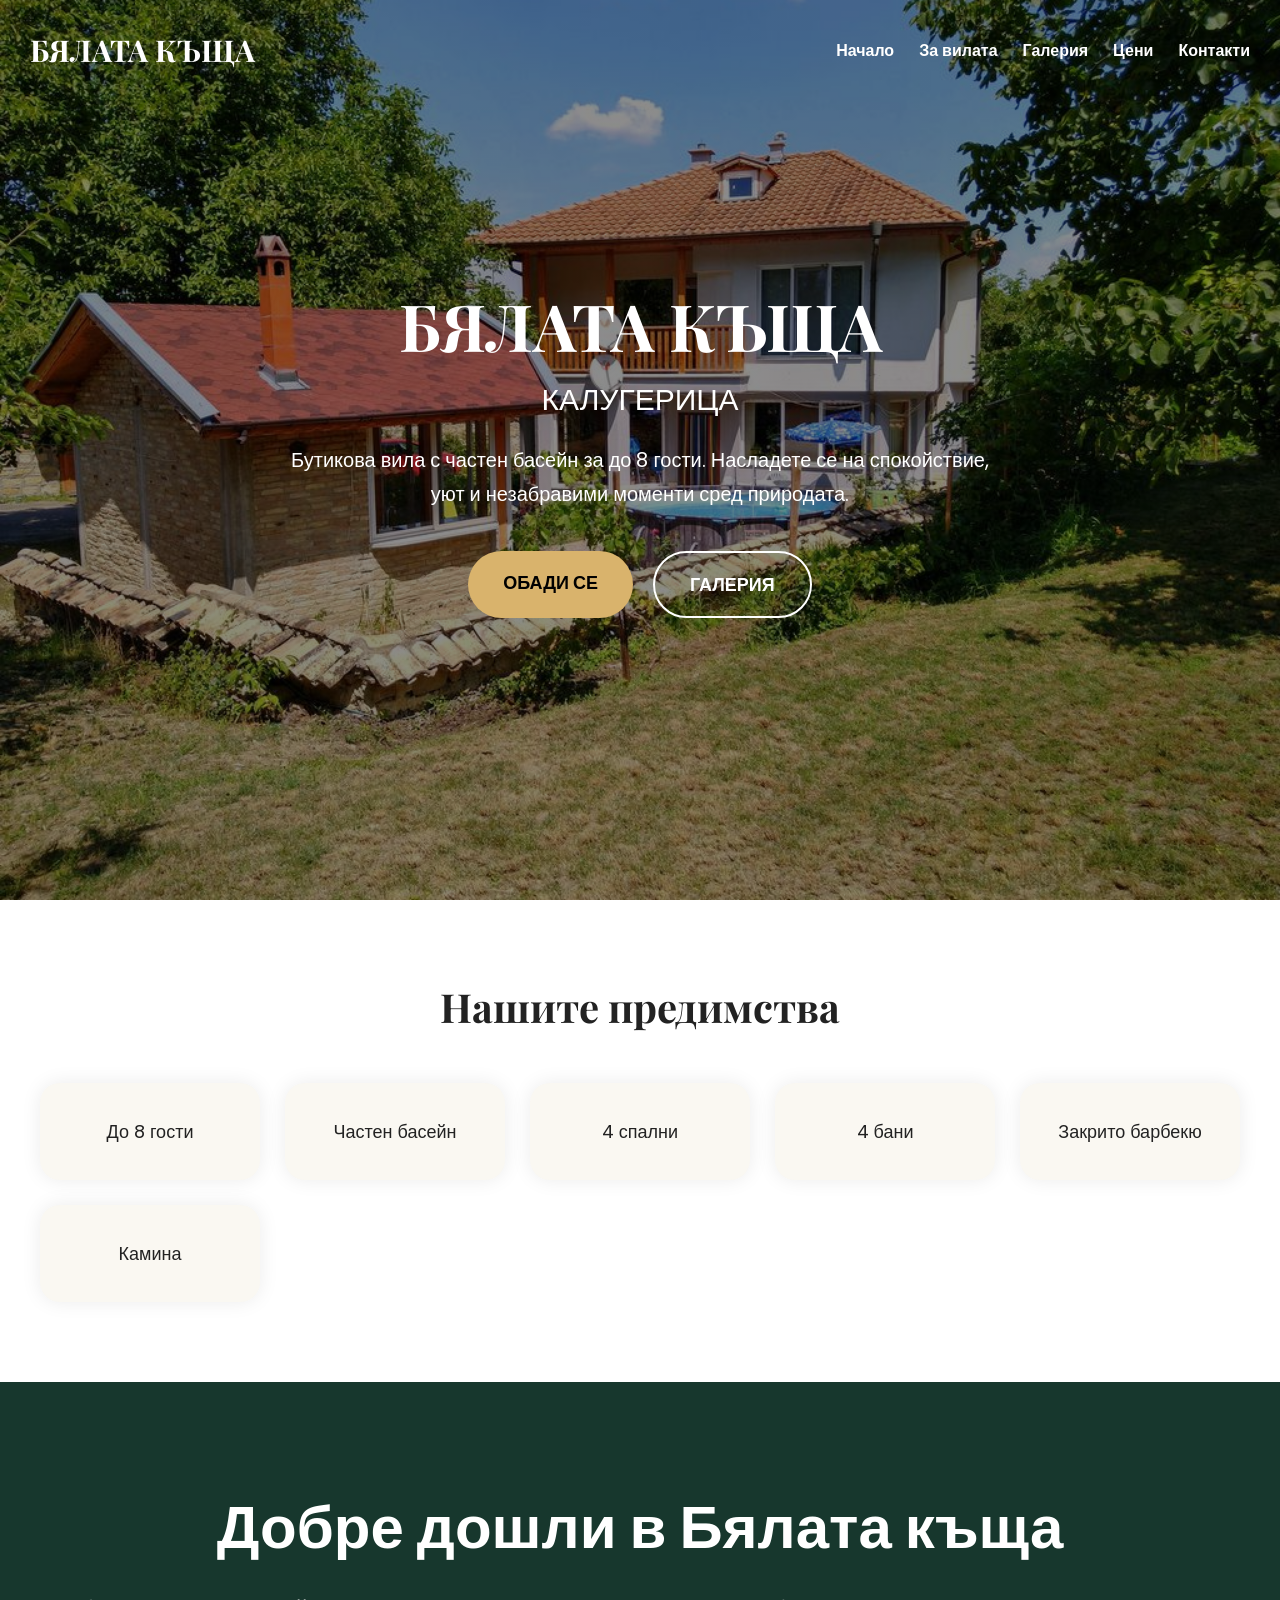
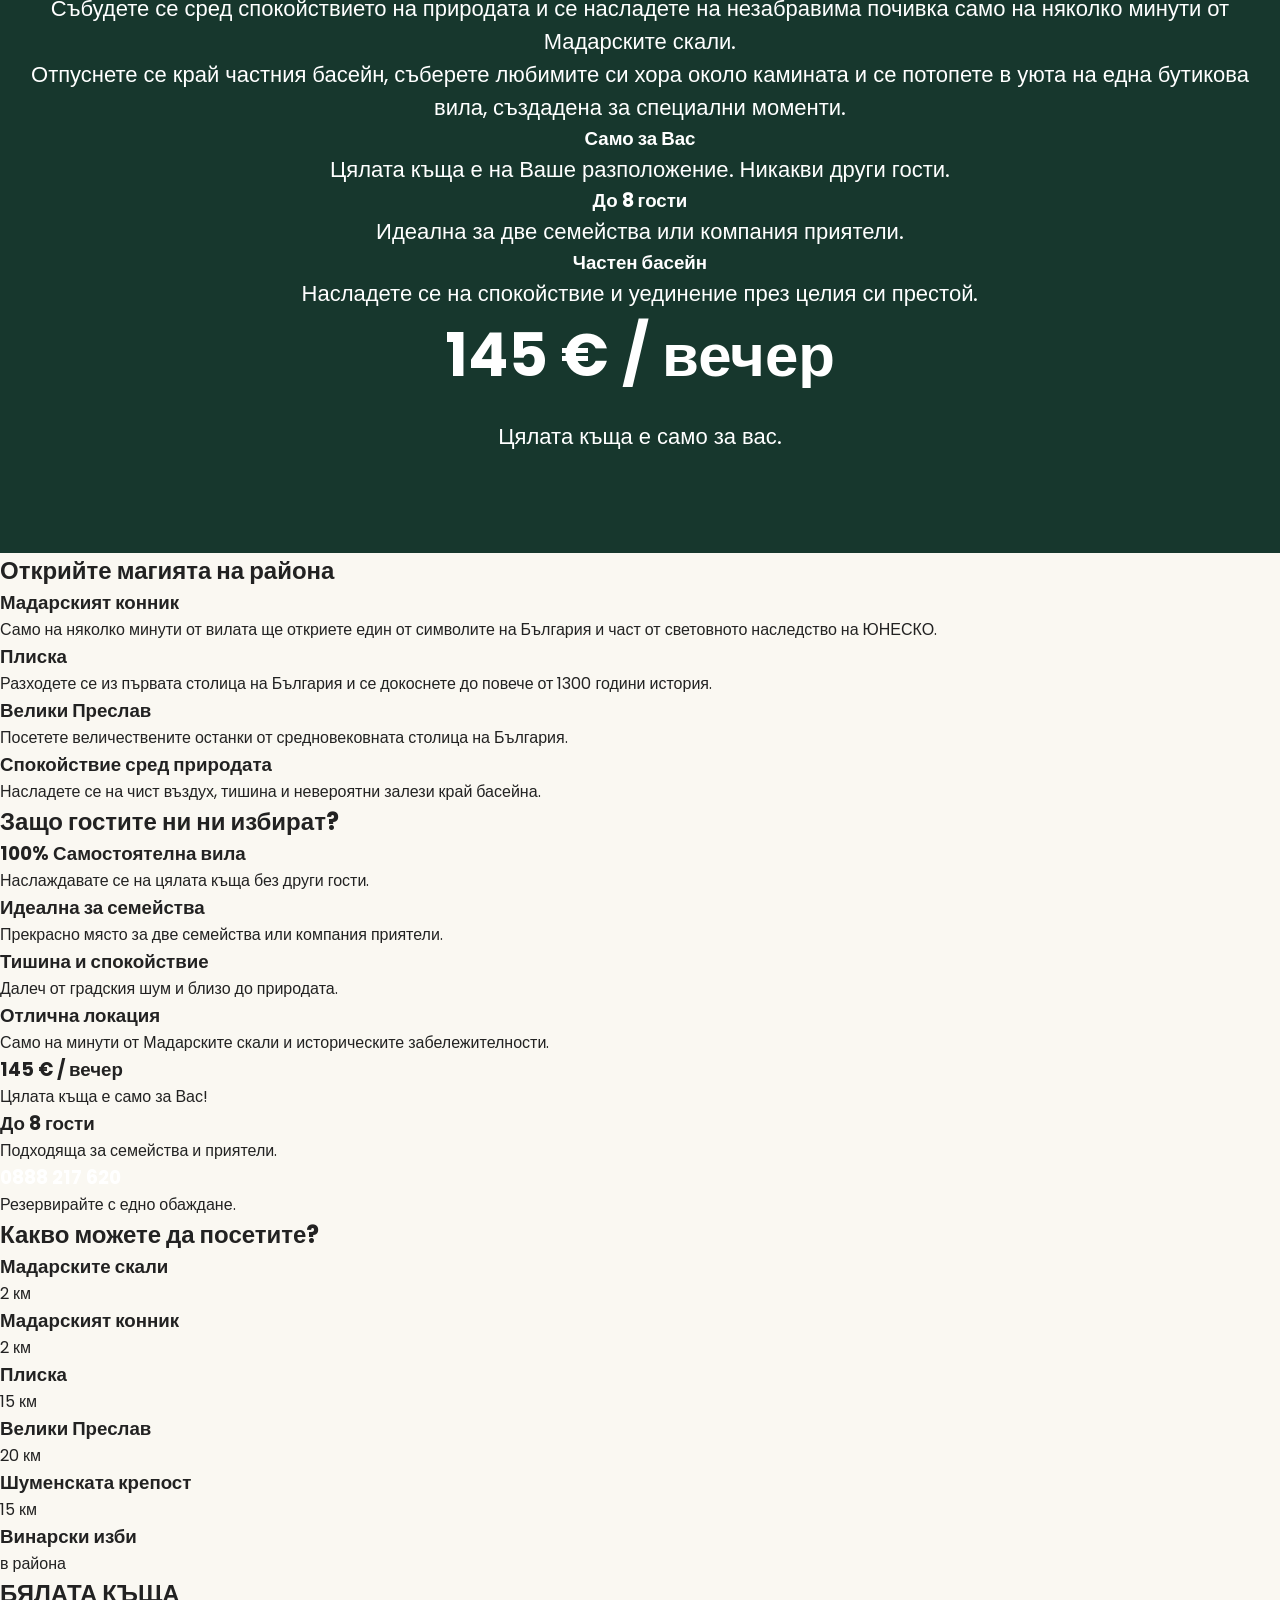
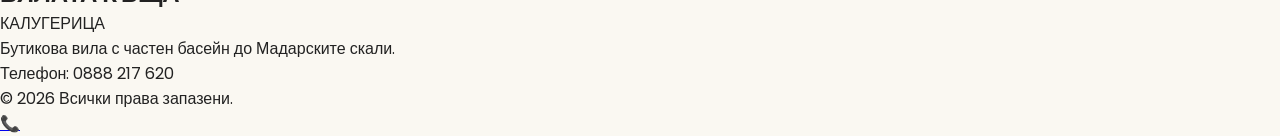
==== index.html @ 26badbae "Add files via upload" ====
<!DOCTYPE html>
<html lang="bg">

<head>

<meta charset="UTF-8">
<meta name="viewport" content="width=device-width, initial-scale=1.0">

<title>Бялата къща - Калугерица</title>

<link rel="preconnect" href="https://fonts.googleapis.com">
<link href="https://fonts.googleapis.com/css2?family=Playfair+Display:wght@400;700&family=Poppins:wght@300;400;600&display=swap" rel="stylesheet">

<style>

*{
margin:0;
padding:0;
box-sizing:border-box;
}

html{
scroll-behavior:smooth;
}

body{

font-family:'Poppins',sans-serif;
background:#faf8f2;
color:#222;

}

/* HERO */

.hero{

height:100vh;

background:
linear-gradient(
rgba(0,0,0,.45),
rgba(0,0,0,.45)
),
url("images/hero.jpg");

background-size:cover;
background-position:center;

display:flex;
flex-direction:column;
justify-content:center;
align-items:center;

text-align:center;
color:white;

padding:30px;

}


/* MENU */

nav{

position:absolute;
top:0;
left:0;
width:100%;

display:flex;
justify-content:space-between;
align-items:center;

padding:30px;

}


.logo{

font-family:'Playfair Display',serif;
font-size:30px;
font-weight:bold;

}


.menu{

display:flex;
gap:25px;
list-style:none;

}


.menu a{

text-decoration:none;
color:white;
font-weight:600;

}


/* TITLE */

.hero h1{

font-family:'Playfair Display',serif;
font-size:65px;
margin-bottom:10px;

}


.hero h2{

font-size:30px;
font-weight:300;
margin-bottom:20px;

}


.hero p{

font-size:20px;
max-width:700px;
line-height:1.7;
margin-bottom:40px;

}


/* BUTTONS */

.buttons{

display:flex;
gap:20px;
flex-wrap:wrap;

}


.btn{

padding:18px 35px;

border-radius:50px;

font-size:18px;
font-weight:bold;

text-decoration:none;

transition:.3s;

}


.btn-call{

background:#d9b36c;
color:black;

}


.btn-gallery{

border:2px solid white;
color:white;

}


.btn:hover{

transform:translateY(-3px);

}


/* ADVANTAGES */

.advantages{

background:white;
padding:80px 40px;

}


.section-title{

text-align:center;
font-size:40px;
margin-bottom:50px;
font-family:'Playfair Display',serif;

}


.cards{

display:grid;

grid-template-columns:
repeat(auto-fit,minmax(220px,1fr));

gap:25px;

}


.card{

background:#faf8f2;

padding:35px;

border-radius:20px;

text-align:center;

box-shadow:0 0 20px rgba(0,0,0,.08);

font-size:18px;

}


/* PRICE */

.price{

padding:100px 30px;

text-align:center;

background:#17372d;
color:white;

}


.price h2{

font-size:60px;

margin-bottom:20px;

}


.price p{

font-size:22px;

}
<section id="gallery" class="gallery-section">

<h2>Разгледайте вилата</h2>

<div class="gallery-grid">

<img src="images/hero.jpg" alt="Бялата къща">
<img src="images/pool.jpg" alt="Басейн">
<img src="images/living-room.jpg" alt="Всекидневна">
<img src="images/bedroom1.jpg" alt="Спалня">
<img src="images/bedroom2.jpg" alt="Спалня">
<img src="images/bedroom3.jpg" alt="Спалня">
<img src="images/bedroom4.jpg" alt="Спалня">
<img src="images/bathroom1.jpg" alt="Баня">
<img src="images/bathroom2.jpg" alt="Баня">
<img src="images/barbecue.jpg" alt="Барбекю">
<img src="images/garden.jpg" alt="Двор">

</div>

</section>

/* FOOTER */

footer{

padding:50px;

text-align:center;

background:#0d211a;
color:white;

}


/* MOBILE */

@media(max-width:768px){

.hero h1{

font-size:42px;

}

.hero h2{

font-size:22px;

}

.menu{

display:none;

}

.logo{

font-size:22px;

}

}

</style>

</head>

<body>


<section class="hero">

<nav>

<div class="logo">

БЯЛАТА КЪЩА

</div>

<ul class="menu">

<li><a href="#">Начало</a></li>
<li><a href="#">За вилата</a></li>
<li><a href="#">Галерия</a></li>
<li><a href="#">Цени</a></li>
<li><a href="#">Контакти</a></li>

</ul>

</nav>


<h1>БЯЛАТА КЪЩА</h1>

<h2>КАЛУГЕРИЦА</h2>

<p>

Бутикова вила с частен басейн за до 8 гости.
Насладете се на спокойствие, уют и незабравими моменти сред природата.

</p>


<div class="buttons">

<a href="tel:0888217620"
class="btn btn-call">

ОБАДИ СЕ

</a>

<a href="#gallery"
class="btn btn-gallery">

ГАЛЕРИЯ

</a>

</div>

</section>



<section class="advantages">

<h2 class="section-title">

Нашите предимства

</h2>

<div class="cards">

<div class="card">
До 8 гости
</div>

<div class="card">
Частен басейн
</div>

<div class="card">
4 спални
</div>

<div class="card">
4 бани
</div>

<div class="card">
Закрито барбекю
</div>

<div class="card">
Камина
</div>

</div>

</section>



<section class="price">
<section class="welcome">

<h2>Добре дошли в Бялата къща</h2>

<p>

Събудете се сред спокойствието на природата и се насладете на незабравима почивка само на няколко минути от Мадарските скали.

</p>

<p>

Отпуснете се край частния басейн, съберете любимите си хора около камината и се потопете в уюта на една бутикова вила, създадена за специални моменти.

</p>

</section>



<section class="experience">

<div class="experience-card">

<h3>Само за Вас</h3>

<p>
Цялата къща е на Ваше разположение.
Никакви други гости.
</p>

</div>


<div class="experience-card">

<h3>До 8 гости</h3>

<p>
Идеална за две семейства или компания приятели.
</p>

</div>


<div class="experience-card">

<h3>Частен басейн</h3>

<p>
Насладете се на спокойствие и уединение през целия си престой.
</p>

</div>

</section>
<h2>

145 € / вечер

</h2>

<p>

Цялата къща е само за вас.

</p>

</section>

<section class="explore">

<h2>Открийте магията на района</h2>

<div class="explore-grid">

<div class="explore-card">
<h3>Мадарският конник</h3>
<p>
Само на няколко минути от вилата ще откриете един от символите на България и част от световното наследство на ЮНЕСКО.
</p>
</div>

<div class="explore-card">
<h3>Плиска</h3>
<p>
Разходете се из първата столица на България и се докоснете до повече от 1300 години история.
</p>
</div>

<div class="explore-card">
<h3>Велики Преслав</h3>
<p>
Посетете величествените останки от средновековната столица на България.
</p>
</div>

<div class="explore-card">
<h3>Спокойствие сред природата</h3>
<p>
Насладете се на чист въздух, тишина и невероятни залези край басейна.
</p>
</div>

</div>

</section>
<section class="why-us">

<h2>Защо гостите ни ни избират?</h2>

<div class="why-grid">

<div class="why-card">
<h3>100% Самостоятелна вила</h3>
<p>
Наслаждавате се на цялата къща без други гости.
</p>
</div>

<div class="why-card">
<h3>Идеална за семейства</h3>
<p>
Прекрасно място за две семейства или компания приятели.
</p>
</div>

<div class="why-card">
<h3>Тишина и спокойствие</h3>
<p>
Далеч от градския шум и близо до природата.
</p>
</div>

<div class="why-card">
<h3>Отлична локация</h3>
<p>
Само на минути от Мадарските скали и историческите забележителности.
</p>
</div>

</div>

</section>
<section class="info-bar">

<div class="info-box">
<h3>145 € / вечер</h3>
<p>Цялата къща е само за Вас!</p>
</div>

<div class="info-box">
<h3>До 8 гости</h3>
<p>Подходяща за семейства и приятели.</p>
</div>

<div class="info-box phone-box">
<h3>
<a href="tel:0888217620" style="color:white;text-decoration:none;">
0888 217 620
</a>
</h3>
<p>Резервирайте с едно обаждане.</p>
</div>

</section>
<section class="places">

<h2>Какво можете да посетите?</h2>

<div class="places-grid">

<div class="place-card">
<h3>Мадарските скали</h3>
<p>2 км</p>
</div>

<div class="place-card">
<h3>Мадарският конник</h3>
<p>2 км</p>
</div>

<div class="place-card">
<h3>Плиска</h3>
<p>15 км</p>
</div>

<div class="place-card">
<h3>Велики Преслав</h3>
<p>20 км</p>
</div>

<div class="place-card">
<h3>Шуменската крепост</h3>
<p>15 км</p>
</div>

<div class="place-card">
<h3>Винарски изби</h3>
<p>в района</p>
</div>

</div>

</section>
<footer>

<footer>

<h2>БЯЛАТА КЪЩА</h2>

<p>КАЛУГЕРИЦА</p>

<p>
Бутикова вила с частен басейн до Мадарските скали.
</p>

<p>
Телефон: 0888 217 620
</p>

<p>
© 2026 Всички права запазени.
</p>

</footer>
</footer>

<script>

const images=document.querySelectorAll(".gallery-grid img");

images.forEach(img=>{

img.addEventListener("click",()=>{

window.open(img.src,"_blank");

});

});

</script>
<a href="tel:0888217620" class="phone-button">

📞

</a>
</body>
</html>
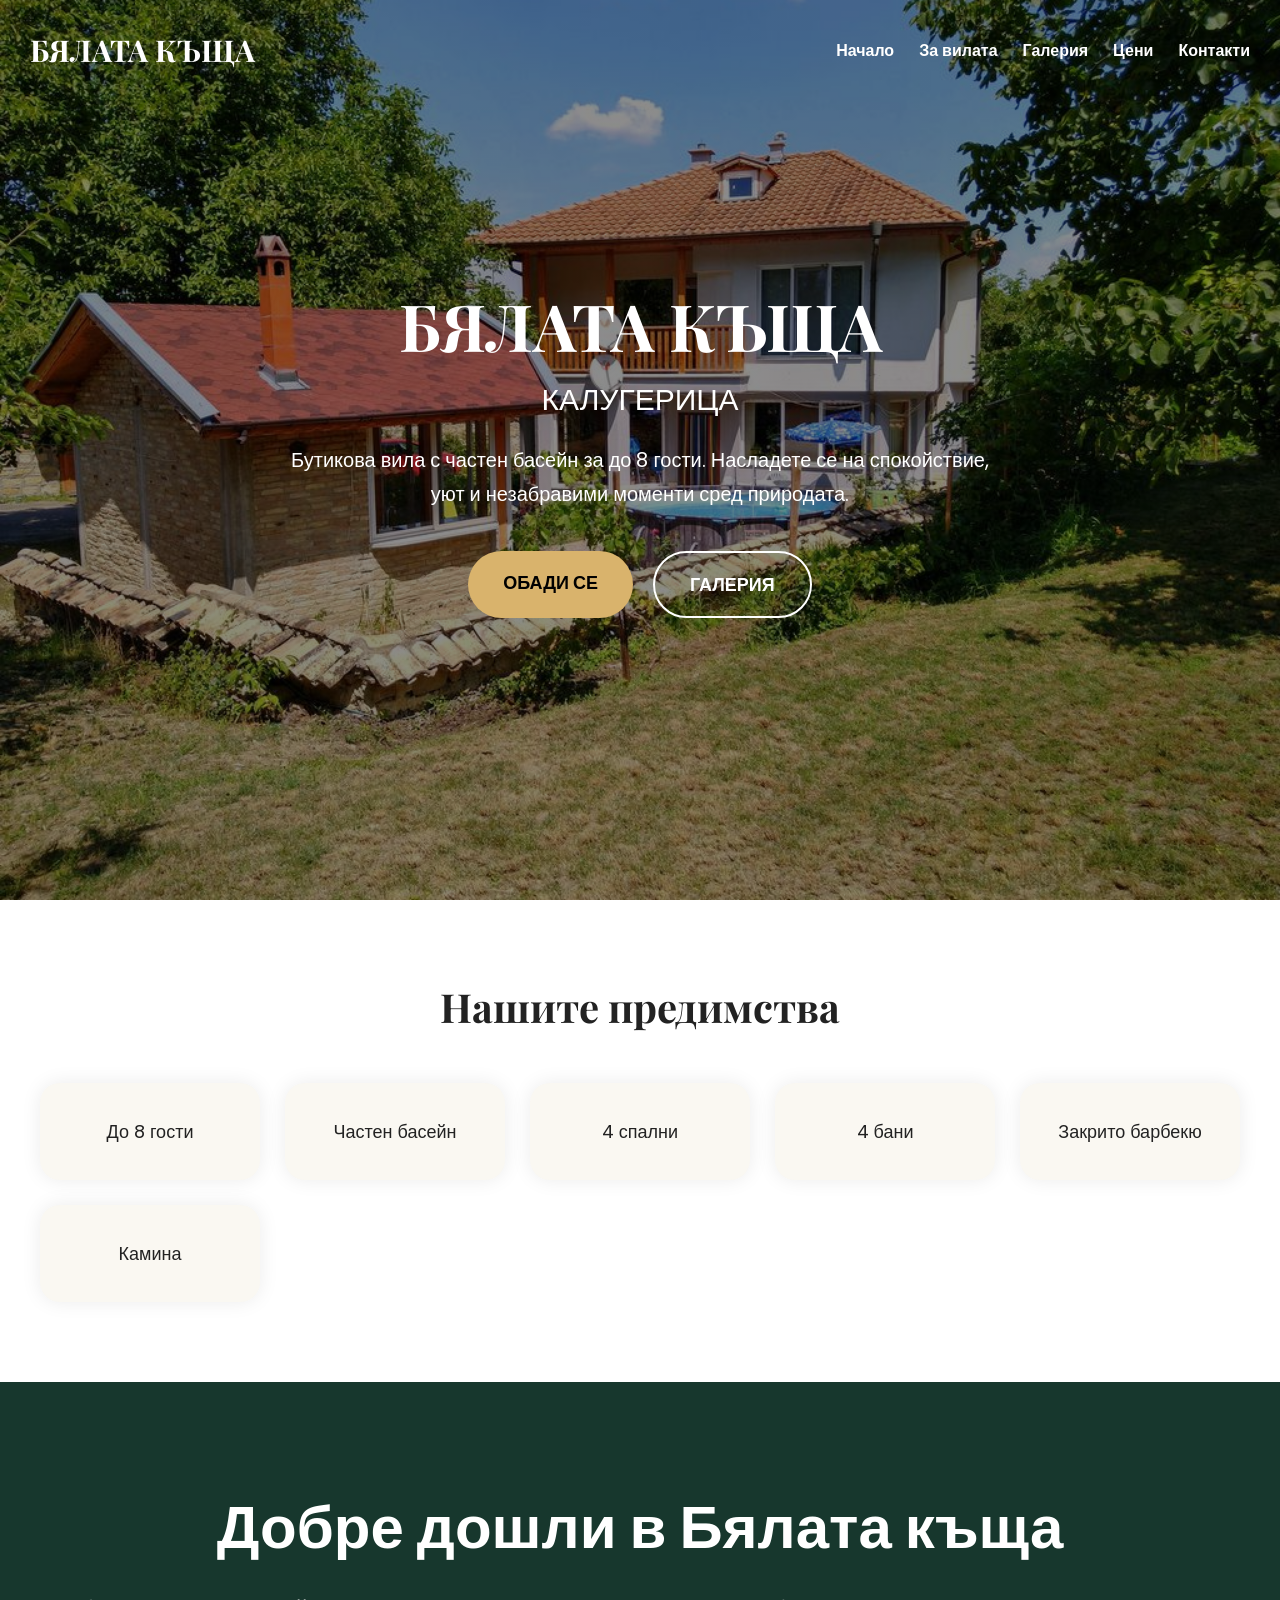
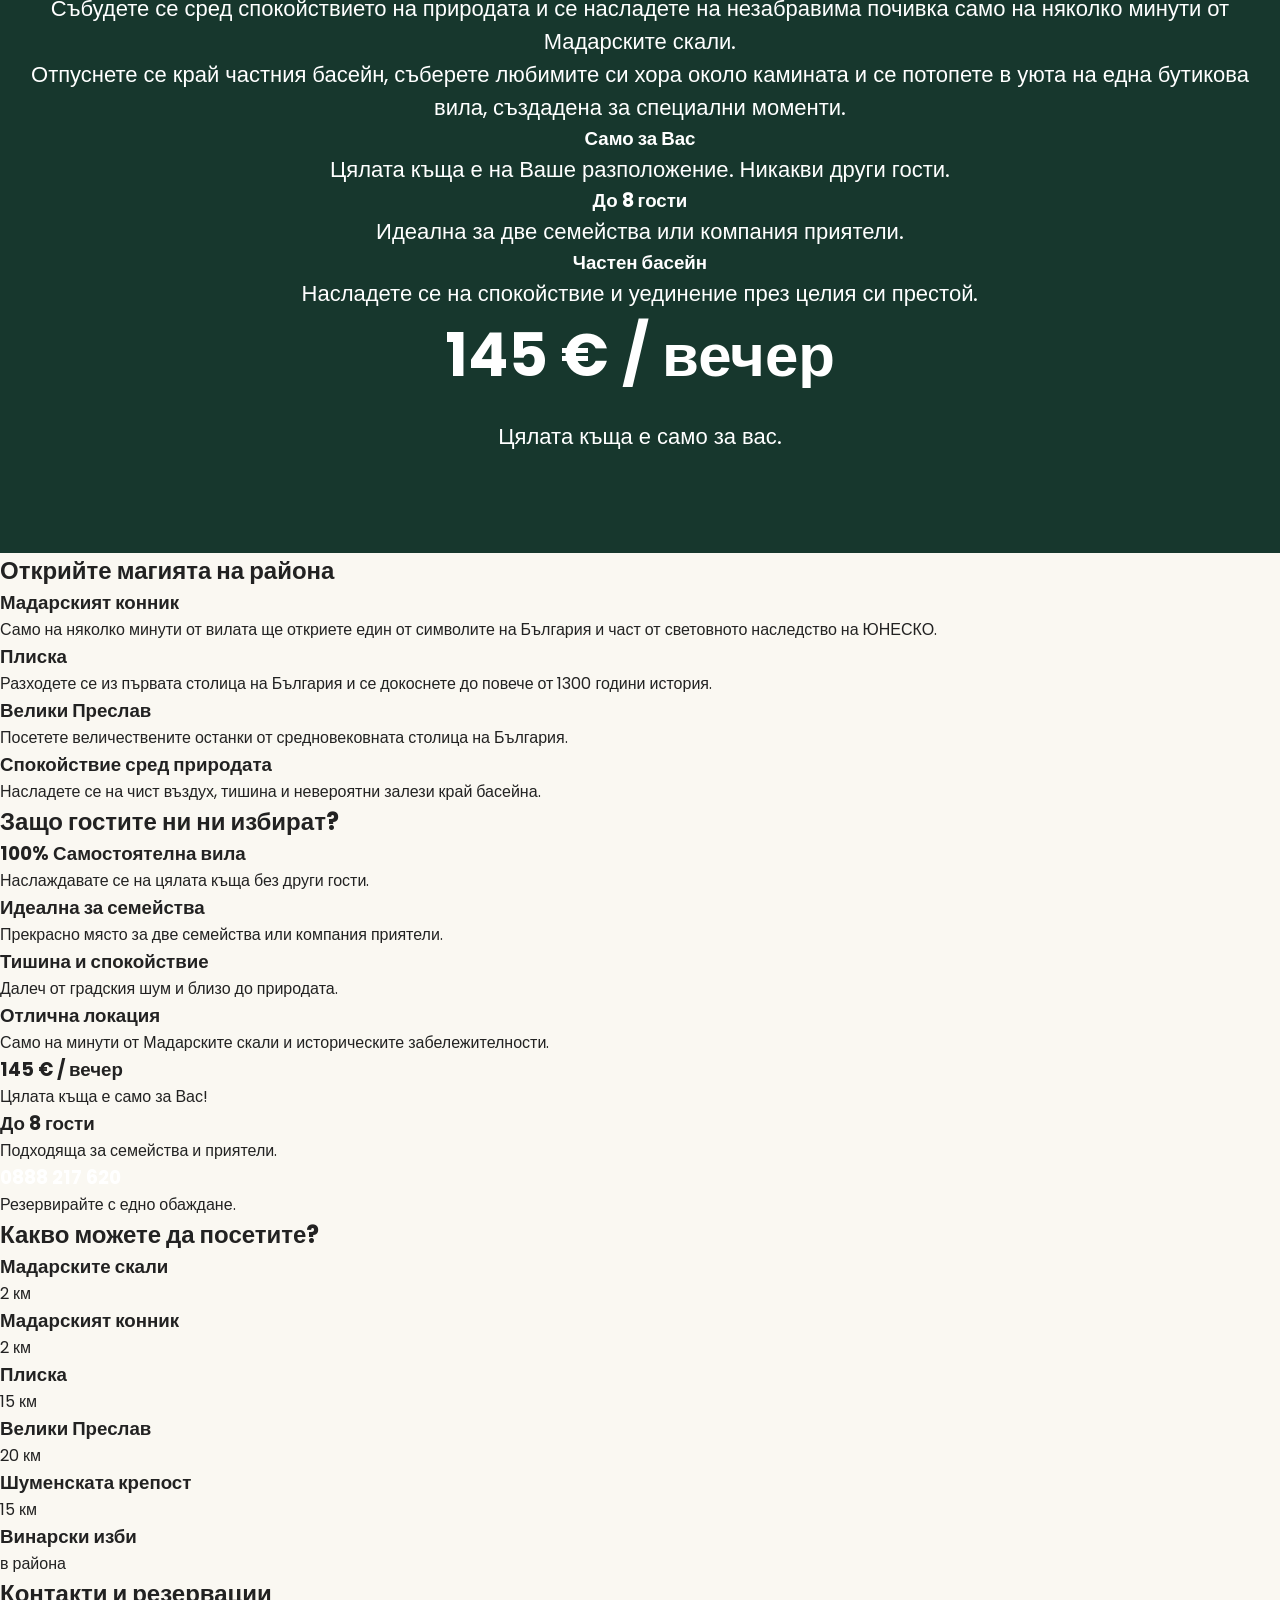
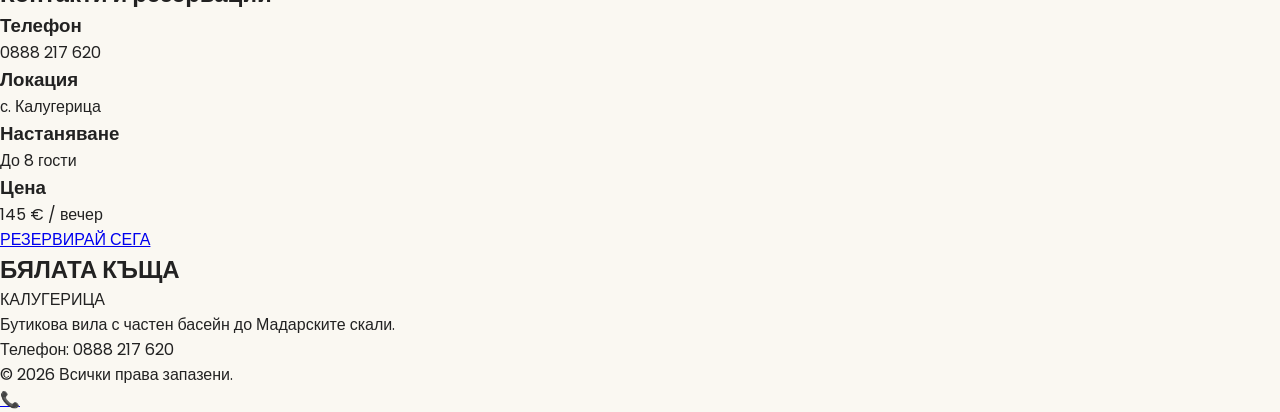
==== commit d2b28f5d: "Add files via upload" ====
--- a/index.html
+++ b/index.html
@@ -638,6 +638,45 @@
 </div>
 
 </section>
+<section class="contact-section">
+
+<h2>Контакти и резервации</h2>
+
+<div class="contact-grid">
+
+<div class="contact-card">
+<h3>Телефон</h3>
+<p>0888 217 620</p>
+</div>
+
+<div class="contact-card">
+<h3>Локация</h3>
+<p>с. Калугерица</p>
+</div>
+
+<div class="contact-card">
+<h3>Настаняване</h3>
+<p>До 8 гости</p>
+</div>
+
+<div class="contact-card">
+<h3>Цена</h3>
+<p>145 € / вечер</p>
+</div>
+
+</div>
+
+<div class="reservation-button">
+
+<a href="tel:0888217620">
+
+РЕЗЕРВИРАЙ СЕГА
+
+</a>
+
+</div>
+
+</section>
 <footer>
 
 <footer>
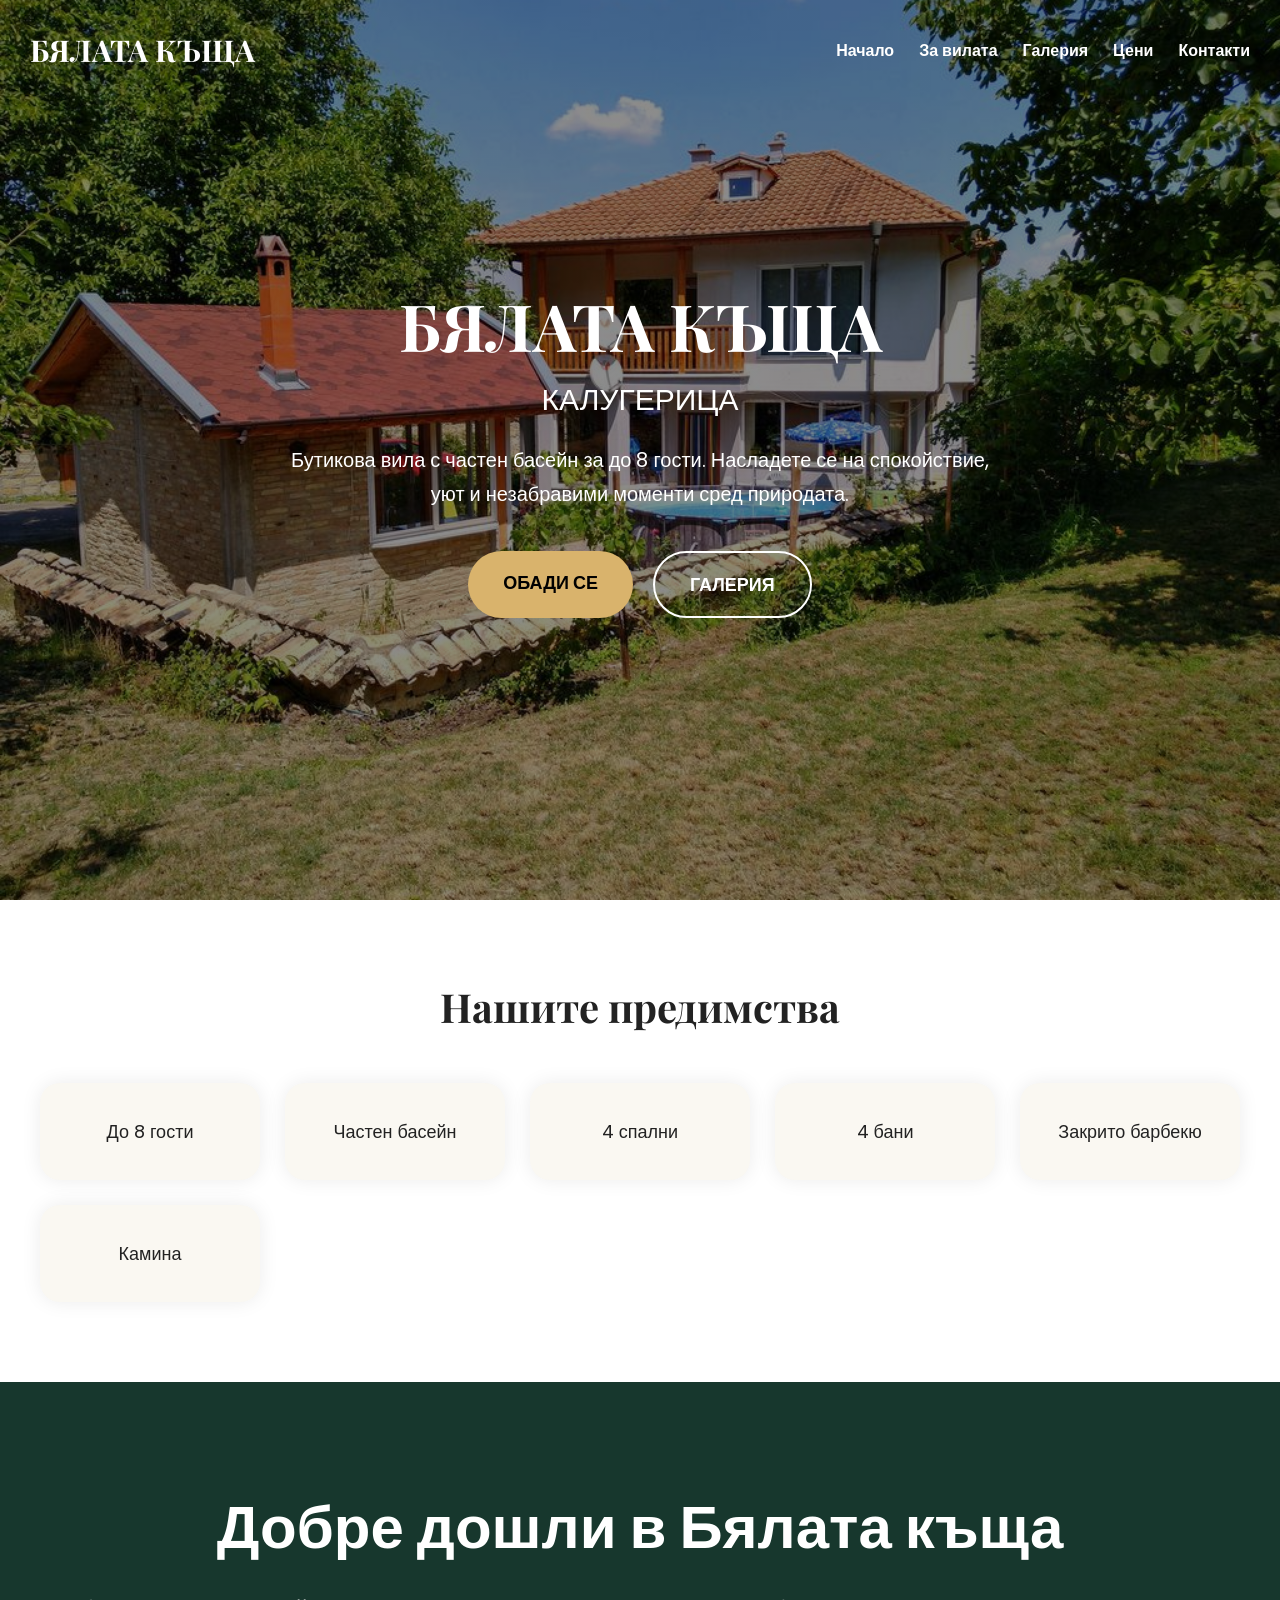
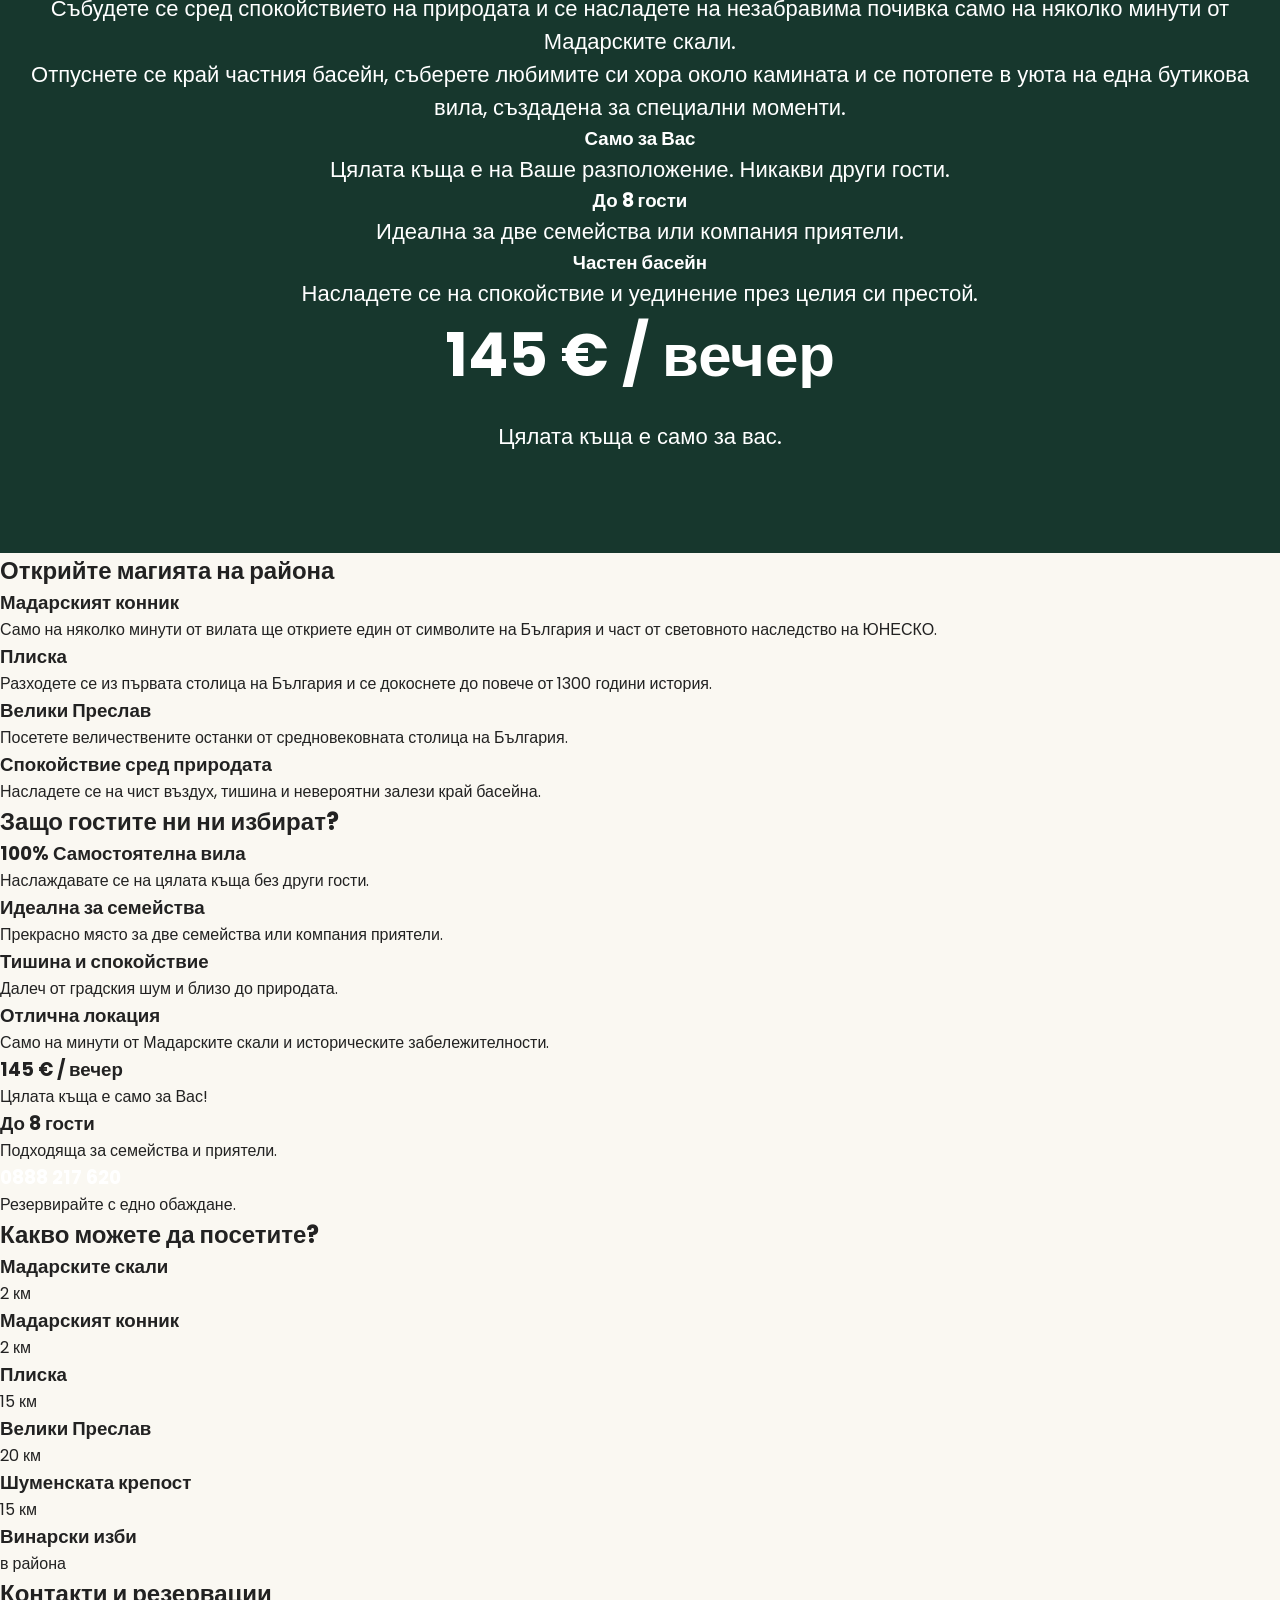
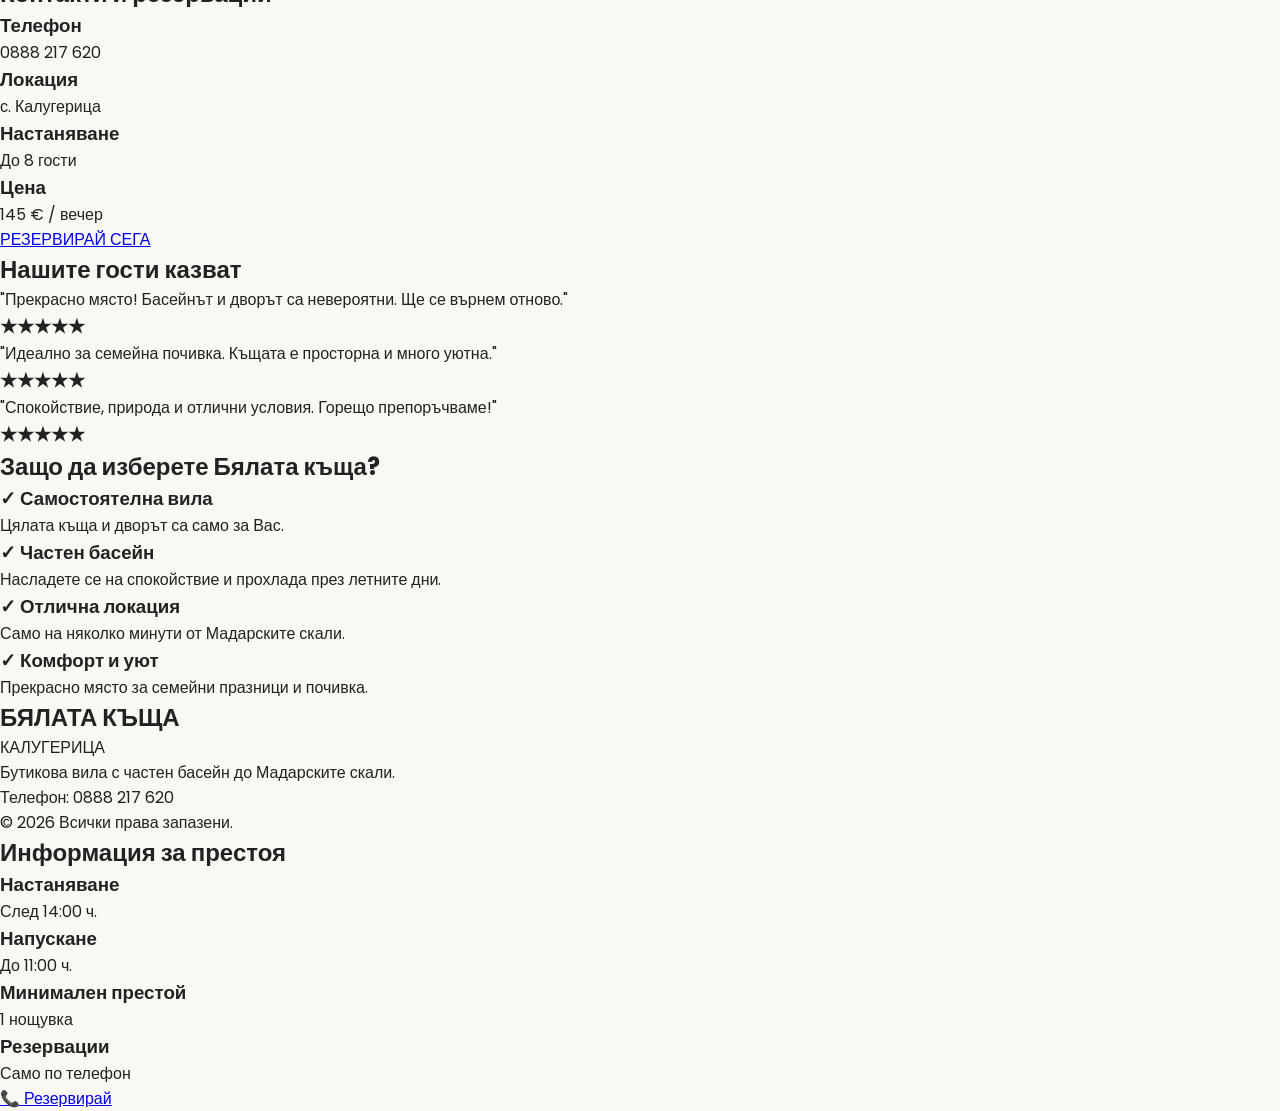
==== commit 40aa02a8: "Add files via upload" ====
--- a/index.html
+++ b/index.html
@@ -677,6 +677,65 @@
 </div>
 
 </section>
+<section class="reviews">
+
+<h2>Нашите гости казват</h2>
+
+<div class="reviews-grid">
+
+<div class="review-card">
+<p>
+"Прекрасно място! Басейнът и дворът са невероятни. Ще се върнем отново."
+</p>
+<h3>★★★★★</h3>
+</div>
+
+<div class="review-card">
+<p>
+"Идеално за семейна почивка. Къщата е просторна и много уютна."
+</p>
+<h3>★★★★★</h3>
+</div>
+
+<div class="review-card">
+<p>
+"Спокойствие, природа и отлични условия. Горещо препоръчваме!"
+</p>
+<h3>★★★★★</h3>
+</div>
+
+</div>
+
+</section>
+<section class="choose-us">
+
+<h2>Защо да изберете Бялата къща?</h2>
+
+<div class="choose-grid">
+
+<div class="choose-card">
+<h3>✓ Самостоятелна вила</h3>
+<p>Цялата къща и дворът са само за Вас.</p>
+</div>
+
+<div class="choose-card">
+<h3>✓ Частен басейн</h3>
+<p>Насладете се на спокойствие и прохлада през летните дни.</p>
+</div>
+
+<div class="choose-card">
+<h3>✓ Отлична локация</h3>
+<p>Само на няколко минути от Мадарските скали.</p>
+</div>
+
+<div class="choose-card">
+<h3>✓ Комфорт и уют</h3>
+<p>Прекрасно място за семейни празници и почивка.</p>
+</div>
+
+</div>
+
+</section>
 <footer>
 
 <footer>
@@ -696,7 +755,35 @@
 <p>
 © 2026 Всички права запазени.
 </p>
-
+<section class="check-section">
+
+<h2>Информация за престоя</h2>
+
+<div class="check-grid">
+
+<div class="check-card">
+<h3>Настаняване</h3>
+<p>След 14:00 ч.</p>
+</div>
+
+<div class="check-card">
+<h3>Напускане</h3>
+<p>До 11:00 ч.</p>
+</div>
+
+<div class="check-card">
+<h3>Минимален престой</h3>
+<p>1 нощувка</p>
+</div>
+
+<div class="check-card">
+<h3>Резервации</h3>
+<p>Само по телефон</p>
+</div>
+
+</div>
+
+</section>
 </footer>
 </footer>
 
@@ -719,6 +806,24 @@
 
 📞
 
+</a>
+<script>
+const sections = document.querySelectorAll("section");
+
+const observer = new IntersectionObserver((entries) => {
+    entries.forEach((entry) => {
+        if (entry.isIntersecting) {
+            entry.target.classList.add("show");
+        }
+    });
+});
+
+sections.forEach((section) => {
+    observer.observe(section);
+});
+</script>
+<a href="tel:0888217620" class="floating-reserve">
+Резервирай
 </a>
 </body>
 </html>
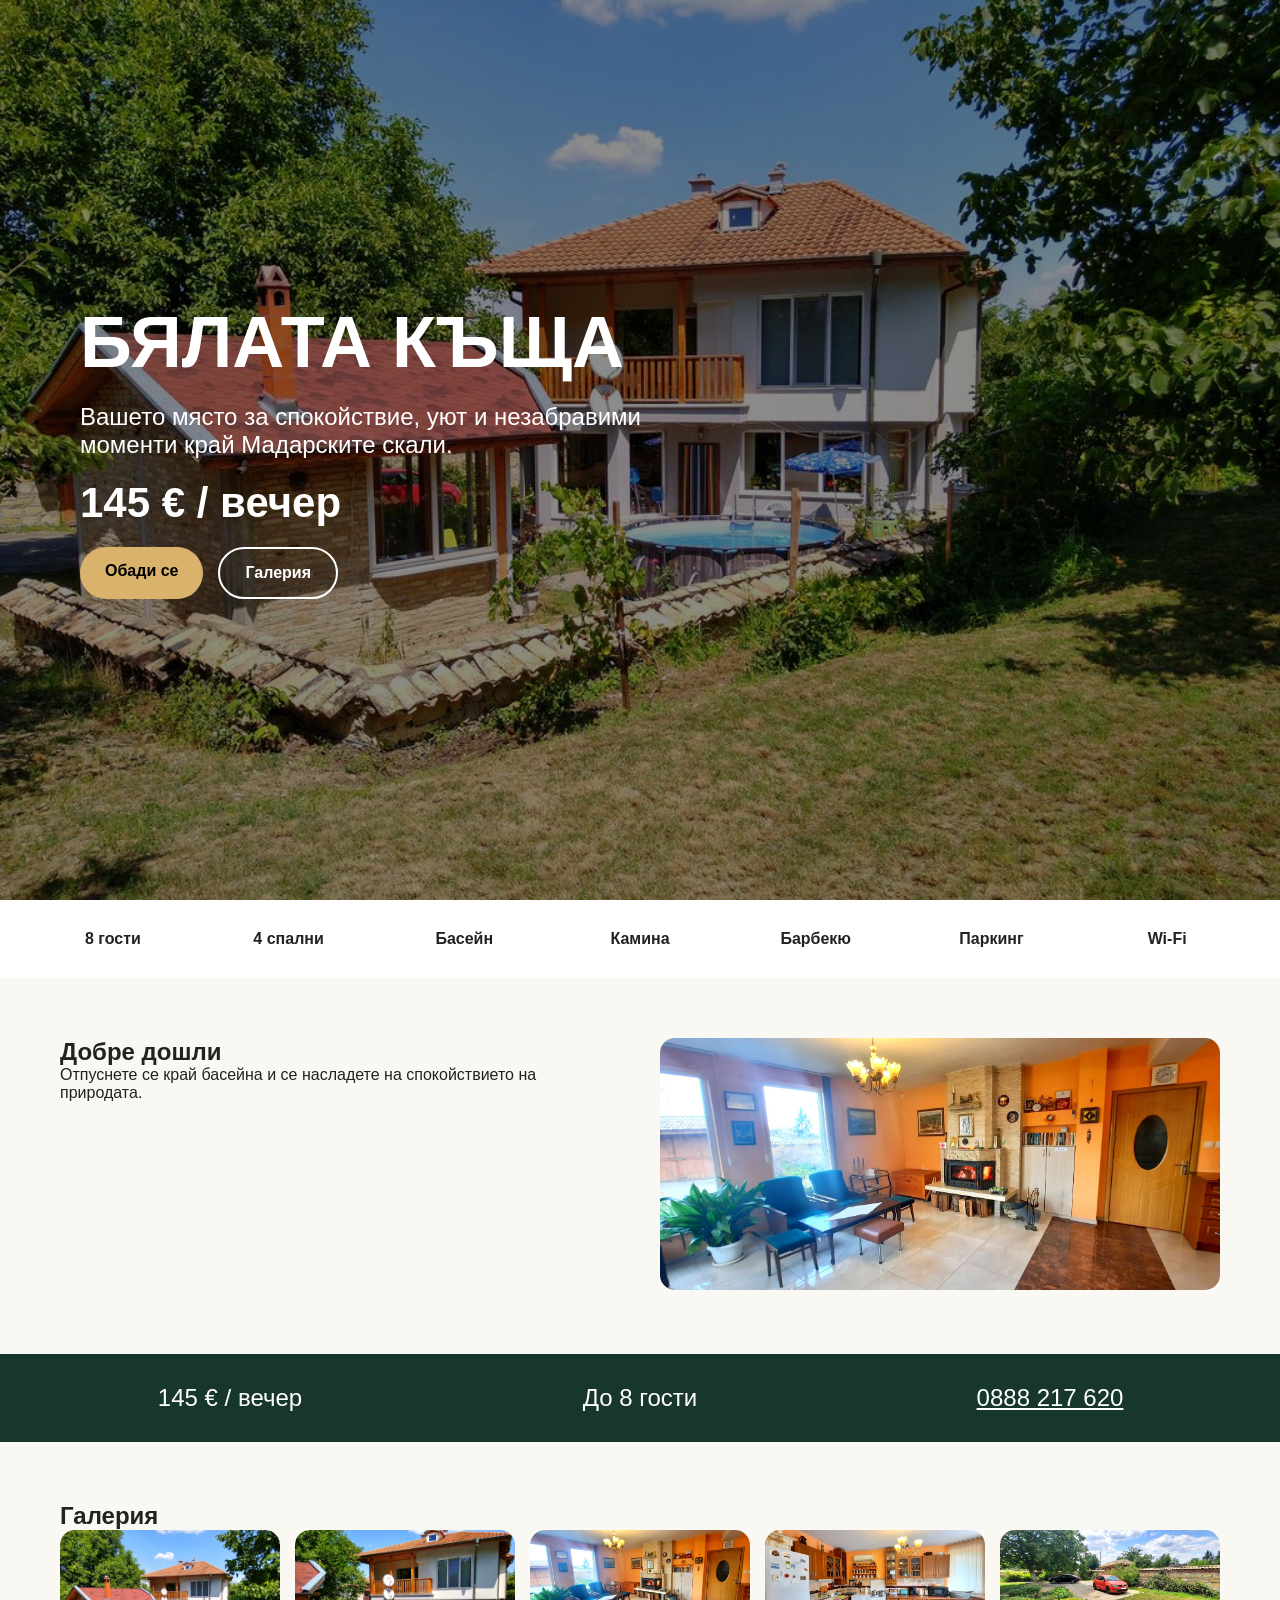
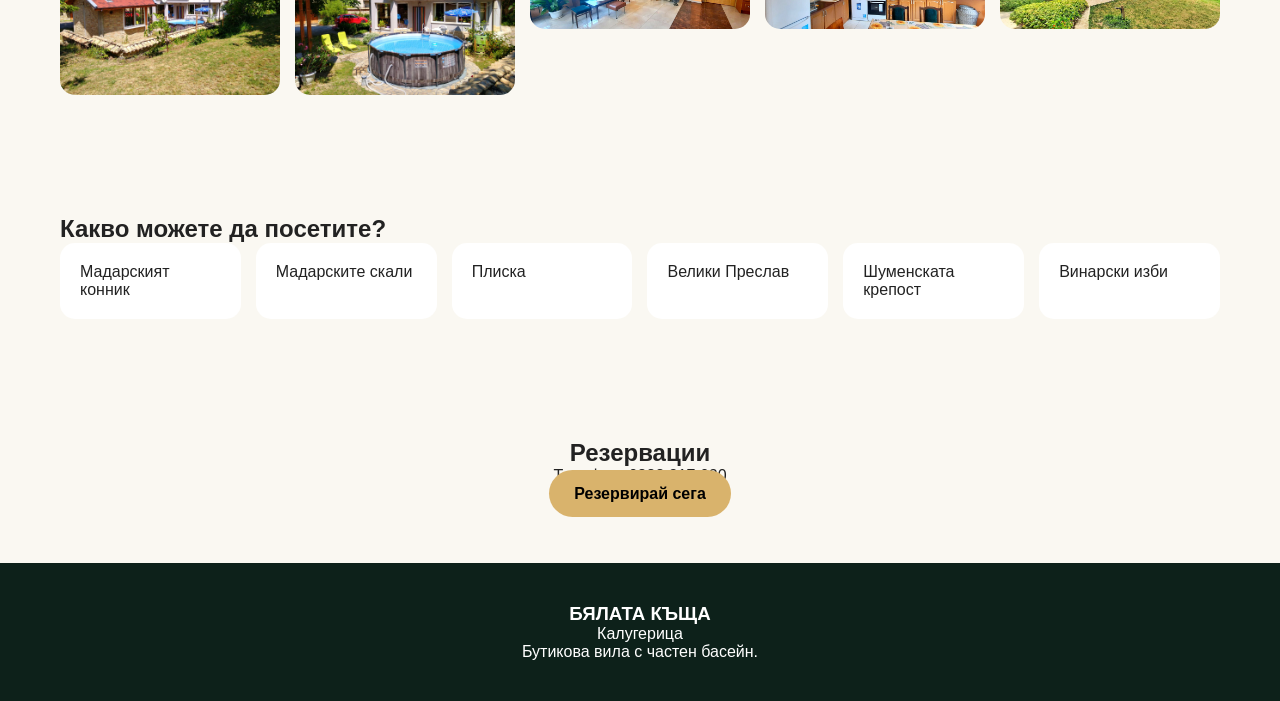
==== commit ec37c3ce: "Rename byalata_index.html to index.html" ====
--- a/index.html
+++ b/index.html
@@ -1,829 +1,2 @@
-<!DOCTYPE html>
-<html lang="bg">
-
-<head>
-
-<meta charset="UTF-8">
-<meta name="viewport" content="width=device-width, initial-scale=1.0">
-
-<title>Бялата къща - Калугерица</title>
-
-<link rel="preconnect" href="https://fonts.googleapis.com">
-<link href="https://fonts.googleapis.com/css2?family=Playfair+Display:wght@400;700&family=Poppins:wght@300;400;600&display=swap" rel="stylesheet">
-
-<style>
-
-*{
-margin:0;
-padding:0;
-box-sizing:border-box;
-}
-
-html{
-scroll-behavior:smooth;
-}
-
-body{
-
-font-family:'Poppins',sans-serif;
-background:#faf8f2;
-color:#222;
-
-}
-
-/* HERO */
-
-.hero{
-
-height:100vh;
-
-background:
-linear-gradient(
-rgba(0,0,0,.45),
-rgba(0,0,0,.45)
-),
-url("images/hero.jpg");
-
-background-size:cover;
-background-position:center;
-
-display:flex;
-flex-direction:column;
-justify-content:center;
-align-items:center;
-
-text-align:center;
-color:white;
-
-padding:30px;
-
-}
-
-
-/* MENU */
-
-nav{
-
-position:absolute;
-top:0;
-left:0;
-width:100%;
-
-display:flex;
-justify-content:space-between;
-align-items:center;
-
-padding:30px;
-
-}
-
-
-.logo{
-
-font-family:'Playfair Display',serif;
-font-size:30px;
-font-weight:bold;
-
-}
-
-
-.menu{
-
-display:flex;
-gap:25px;
-list-style:none;
-
-}
-
-
-.menu a{
-
-text-decoration:none;
-color:white;
-font-weight:600;
-
-}
-
-
-/* TITLE */
-
-.hero h1{
-
-font-family:'Playfair Display',serif;
-font-size:65px;
-margin-bottom:10px;
-
-}
-
-
-.hero h2{
-
-font-size:30px;
-font-weight:300;
-margin-bottom:20px;
-
-}
-
-
-.hero p{
-
-font-size:20px;
-max-width:700px;
-line-height:1.7;
-margin-bottom:40px;
-
-}
-
-
-/* BUTTONS */
-
-.buttons{
-
-display:flex;
-gap:20px;
-flex-wrap:wrap;
-
-}
-
-
-.btn{
-
-padding:18px 35px;
-
-border-radius:50px;
-
-font-size:18px;
-font-weight:bold;
-
-text-decoration:none;
-
-transition:.3s;
-
-}
-
-
-.btn-call{
-
-background:#d9b36c;
-color:black;
-
-}
-
-
-.btn-gallery{
-
-border:2px solid white;
-color:white;
-
-}
-
-
-.btn:hover{
-
-transform:translateY(-3px);
-
-}
-
-
-/* ADVANTAGES */
-
-.advantages{
-
-background:white;
-padding:80px 40px;
-
-}
-
-
-.section-title{
-
-text-align:center;
-font-size:40px;
-margin-bottom:50px;
-font-family:'Playfair Display',serif;
-
-}
-
-
-.cards{
-
-display:grid;
-
-grid-template-columns:
-repeat(auto-fit,minmax(220px,1fr));
-
-gap:25px;
-
-}
-
-
-.card{
-
-background:#faf8f2;
-
-padding:35px;
-
-border-radius:20px;
-
-text-align:center;
-
-box-shadow:0 0 20px rgba(0,0,0,.08);
-
-font-size:18px;
-
-}
-
-
-/* PRICE */
-
-.price{
-
-padding:100px 30px;
-
-text-align:center;
-
-background:#17372d;
-color:white;
-
-}
-
-
-.price h2{
-
-font-size:60px;
-
-margin-bottom:20px;
-
-}
-
-
-.price p{
-
-font-size:22px;
-
-}
-<section id="gallery" class="gallery-section">
-
-<h2>Разгледайте вилата</h2>
-
-<div class="gallery-grid">
-
-<img src="images/hero.jpg" alt="Бялата къща">
-<img src="images/pool.jpg" alt="Басейн">
-<img src="images/living-room.jpg" alt="Всекидневна">
-<img src="images/bedroom1.jpg" alt="Спалня">
-<img src="images/bedroom2.jpg" alt="Спалня">
-<img src="images/bedroom3.jpg" alt="Спалня">
-<img src="images/bedroom4.jpg" alt="Спалня">
-<img src="images/bathroom1.jpg" alt="Баня">
-<img src="images/bathroom2.jpg" alt="Баня">
-<img src="images/barbecue.jpg" alt="Барбекю">
-<img src="images/garden.jpg" alt="Двор">
-
-</div>
-
-</section>
-
-/* FOOTER */
-
-footer{
-
-padding:50px;
-
-text-align:center;
-
-background:#0d211a;
-color:white;
-
-}
-
-
-/* MOBILE */
-
-@media(max-width:768px){
-
-.hero h1{
-
-font-size:42px;
-
-}
-
-.hero h2{
-
-font-size:22px;
-
-}
-
-.menu{
-
-display:none;
-
-}
-
-.logo{
-
-font-size:22px;
-
-}
-
-}
-
-</style>
-
-</head>
-
-<body>
-
-
-<section class="hero">
-
-<nav>
-
-<div class="logo">
-
-БЯЛАТА КЪЩА
-
-</div>
-
-<ul class="menu">
-
-<li><a href="#">Начало</a></li>
-<li><a href="#">За вилата</a></li>
-<li><a href="#">Галерия</a></li>
-<li><a href="#">Цени</a></li>
-<li><a href="#">Контакти</a></li>
-
-</ul>
-
-</nav>
-
-
-<h1>БЯЛАТА КЪЩА</h1>
-
-<h2>КАЛУГЕРИЦА</h2>
-
-<p>
-
-Бутикова вила с частен басейн за до 8 гости.
-Насладете се на спокойствие, уют и незабравими моменти сред природата.
-
-</p>
-
-
-<div class="buttons">
-
-<a href="tel:0888217620"
-class="btn btn-call">
-
-ОБАДИ СЕ
-
-</a>
-
-<a href="#gallery"
-class="btn btn-gallery">
-
-ГАЛЕРИЯ
-
-</a>
-
-</div>
-
-</section>
-
-
-
-<section class="advantages">
-
-<h2 class="section-title">
-
-Нашите предимства
-
-</h2>
-
-<div class="cards">
-
-<div class="card">
-До 8 гости
-</div>
-
-<div class="card">
-Частен басейн
-</div>
-
-<div class="card">
-4 спални
-</div>
-
-<div class="card">
-4 бани
-</div>
-
-<div class="card">
-Закрито барбекю
-</div>
-
-<div class="card">
-Камина
-</div>
-
-</div>
-
-</section>
-
-
-
-<section class="price">
-<section class="welcome">
-
-<h2>Добре дошли в Бялата къща</h2>
-
-<p>
-
-Събудете се сред спокойствието на природата и се насладете на незабравима почивка само на няколко минути от Мадарските скали.
-
-</p>
-
-<p>
-
-Отпуснете се край частния басейн, съберете любимите си хора около камината и се потопете в уюта на една бутикова вила, създадена за специални моменти.
-
-</p>
-
-</section>
-
-
-
-<section class="experience">
-
-<div class="experience-card">
-
-<h3>Само за Вас</h3>
-
-<p>
-Цялата къща е на Ваше разположение.
-Никакви други гости.
-</p>
-
-</div>
-
-
-<div class="experience-card">
-
-<h3>До 8 гости</h3>
-
-<p>
-Идеална за две семейства или компания приятели.
-</p>
-
-</div>
-
-
-<div class="experience-card">
-
-<h3>Частен басейн</h3>
-
-<p>
-Насладете се на спокойствие и уединение през целия си престой.
-</p>
-
-</div>
-
-</section>
-<h2>
-
-145 € / вечер
-
-</h2>
-
-<p>
-
-Цялата къща е само за вас.
-
-</p>
-
-</section>
-
-<section class="explore">
-
-<h2>Открийте магията на района</h2>
-
-<div class="explore-grid">
-
-<div class="explore-card">
-<h3>Мадарският конник</h3>
-<p>
-Само на няколко минути от вилата ще откриете един от символите на България и част от световното наследство на ЮНЕСКО.
-</p>
-</div>
-
-<div class="explore-card">
-<h3>Плиска</h3>
-<p>
-Разходете се из първата столица на България и се докоснете до повече от 1300 години история.
-</p>
-</div>
-
-<div class="explore-card">
-<h3>Велики Преслав</h3>
-<p>
-Посетете величествените останки от средновековната столица на България.
-</p>
-</div>
-
-<div class="explore-card">
-<h3>Спокойствие сред природата</h3>
-<p>
-Насладете се на чист въздух, тишина и невероятни залези край басейна.
-</p>
-</div>
-
-</div>
-
-</section>
-<section class="why-us">
-
-<h2>Защо гостите ни ни избират?</h2>
-
-<div class="why-grid">
-
-<div class="why-card">
-<h3>100% Самостоятелна вила</h3>
-<p>
-Наслаждавате се на цялата къща без други гости.
-</p>
-</div>
-
-<div class="why-card">
-<h3>Идеална за семейства</h3>
-<p>
-Прекрасно място за две семейства или компания приятели.
-</p>
-</div>
-
-<div class="why-card">
-<h3>Тишина и спокойствие</h3>
-<p>
-Далеч от градския шум и близо до природата.
-</p>
-</div>
-
-<div class="why-card">
-<h3>Отлична локация</h3>
-<p>
-Само на минути от Мадарските скали и историческите забележителности.
-</p>
-</div>
-
-</div>
-
-</section>
-<section class="info-bar">
-
-<div class="info-box">
-<h3>145 € / вечер</h3>
-<p>Цялата къща е само за Вас!</p>
-</div>
-
-<div class="info-box">
-<h3>До 8 гости</h3>
-<p>Подходяща за семейства и приятели.</p>
-</div>
-
-<div class="info-box phone-box">
-<h3>
-<a href="tel:0888217620" style="color:white;text-decoration:none;">
-0888 217 620
-</a>
-</h3>
-<p>Резервирайте с едно обаждане.</p>
-</div>
-
-</section>
-<section class="places">
-
-<h2>Какво можете да посетите?</h2>
-
-<div class="places-grid">
-
-<div class="place-card">
-<h3>Мадарските скали</h3>
-<p>2 км</p>
-</div>
-
-<div class="place-card">
-<h3>Мадарският конник</h3>
-<p>2 км</p>
-</div>
-
-<div class="place-card">
-<h3>Плиска</h3>
-<p>15 км</p>
-</div>
-
-<div class="place-card">
-<h3>Велики Преслав</h3>
-<p>20 км</p>
-</div>
-
-<div class="place-card">
-<h3>Шуменската крепост</h3>
-<p>15 км</p>
-</div>
-
-<div class="place-card">
-<h3>Винарски изби</h3>
-<p>в района</p>
-</div>
-
-</div>
-
-</section>
-<section class="contact-section">
-
-<h2>Контакти и резервации</h2>
-
-<div class="contact-grid">
-
-<div class="contact-card">
-<h3>Телефон</h3>
-<p>0888 217 620</p>
-</div>
-
-<div class="contact-card">
-<h3>Локация</h3>
-<p>с. Калугерица</p>
-</div>
-
-<div class="contact-card">
-<h3>Настаняване</h3>
-<p>До 8 гости</p>
-</div>
-
-<div class="contact-card">
-<h3>Цена</h3>
-<p>145 € / вечер</p>
-</div>
-
-</div>
-
-<div class="reservation-button">
-
-<a href="tel:0888217620">
-
-РЕЗЕРВИРАЙ СЕГА
-
-</a>
-
-</div>
-
-</section>
-<section class="reviews">
-
-<h2>Нашите гости казват</h2>
-
-<div class="reviews-grid">
-
-<div class="review-card">
-<p>
-"Прекрасно място! Басейнът и дворът са невероятни. Ще се върнем отново."
-</p>
-<h3>★★★★★</h3>
-</div>
-
-<div class="review-card">
-<p>
-"Идеално за семейна почивка. Къщата е просторна и много уютна."
-</p>
-<h3>★★★★★</h3>
-</div>
-
-<div class="review-card">
-<p>
-"Спокойствие, природа и отлични условия. Горещо препоръчваме!"
-</p>
-<h3>★★★★★</h3>
-</div>
-
-</div>
-
-</section>
-<section class="choose-us">
-
-<h2>Защо да изберете Бялата къща?</h2>
-
-<div class="choose-grid">
-
-<div class="choose-card">
-<h3>✓ Самостоятелна вила</h3>
-<p>Цялата къща и дворът са само за Вас.</p>
-</div>
-
-<div class="choose-card">
-<h3>✓ Частен басейн</h3>
-<p>Насладете се на спокойствие и прохлада през летните дни.</p>
-</div>
-
-<div class="choose-card">
-<h3>✓ Отлична локация</h3>
-<p>Само на няколко минути от Мадарските скали.</p>
-</div>
-
-<div class="choose-card">
-<h3>✓ Комфорт и уют</h3>
-<p>Прекрасно място за семейни празници и почивка.</p>
-</div>
-
-</div>
-
-</section>
-<footer>
-
-<footer>
-
-<h2>БЯЛАТА КЪЩА</h2>
-
-<p>КАЛУГЕРИЦА</p>
-
-<p>
-Бутикова вила с частен басейн до Мадарските скали.
-</p>
-
-<p>
-Телефон: 0888 217 620
-</p>
-
-<p>
-© 2026 Всички права запазени.
-</p>
-<section class="check-section">
-
-<h2>Информация за престоя</h2>
-
-<div class="check-grid">
-
-<div class="check-card">
-<h3>Настаняване</h3>
-<p>След 14:00 ч.</p>
-</div>
-
-<div class="check-card">
-<h3>Напускане</h3>
-<p>До 11:00 ч.</p>
-</div>
-
-<div class="check-card">
-<h3>Минимален престой</h3>
-<p>1 нощувка</p>
-</div>
-
-<div class="check-card">
-<h3>Резервации</h3>
-<p>Само по телефон</p>
-</div>
-
-</div>
-
-</section>
-</footer>
-</footer>
-
-<script>
-
-const images=document.querySelectorAll(".gallery-grid img");
-
-images.forEach(img=>{
-
-img.addEventListener("click",()=>{
-
-window.open(img.src,"_blank");
-
-});
-
-});
-
-</script>
-<a href="tel:0888217620" class="phone-button">
-
-📞
-
-</a>
-<script>
-const sections = document.querySelectorAll("section");
-
-const observer = new IntersectionObserver((entries) => {
-    entries.forEach((entry) => {
-        if (entry.isIntersecting) {
-            entry.target.classList.add("show");
-        }
-    });
-});
-
-sections.forEach((section) => {
-    observer.observe(section);
-});
-</script>
-<a href="tel:0888217620" class="floating-reserve">
-Резервирай
-</a>
-</body>
-</html>+<!DOCTYPE html>
+<html lang="bg"><head><meta charset="UTF-8"><meta name="viewport" content="width=device-width, initial-scale=1.0"><title>Бялата къща - Калугерица</title><link rel="stylesheet" href="byalata_style.css"></head><body><header class="hero"><div class="hero-text"><h1>БЯЛАТА КЪЩА</h1><p>Вашето място за спокойствие, уют и незабравими моменти край Мадарските скали.</p><h2>145 € / вечер</h2><div class="buttons"><a class="btn primary" href="tel:0888217620">Обади се</a><a class="btn secondary" href="#gallery">Галерия</a></div></div></header><section class="icons"><div>8 гости</div><div>4 спални</div><div>Басейн</div><div>Камина</div><div>Барбекю</div><div>Паркинг</div><div>Wi‑Fi</div></section><section class="welcome"><div><h2>Добре дошли</h2><p>Отпуснете се край басейна и се насладете на спокойствието на природата.</p></div><div><img src="living-room.jpg" alt=""></div></section><section class="info-bar"><div>145 € / вечер</div><div>До 8 гости</div><div><a href="tel:0888217620">0888 217 620</a></div></section><section id="gallery" class="gallery-section"><h2>Галерия</h2><div class="gallery"><img src="house.jpg"><img src="pool.jpg"><img src="living-room.jpg"><img src="kitchen.jpg"><img src="garden.jpg"></div></section><section class="places"><h2>Какво можете да посетите?</h2><div class="places-grid"><div>Мадарският конник</div><div>Мадарските скали</div><div>Плиска</div><div>Велики Преслав</div><div>Шуменската крепост</div><div>Винарски изби</div></div></section><section class="contact"><h2>Резервации</h2><p>Телефон: 0888 217 620</p><a class="btn primary" href="tel:0888217620">Резервирай сега</a></section><footer><h3>БЯЛАТА КЪЩА</h3><p>Калугерица</p><p>Бутикова вила с частен басейн.</p></footer></body></html>
--- a/byalata_style.css
+++ b/byalata_style.css
@@ -0,0 +1 @@
+*{margin:0;padding:0;box-sizing:border-box}body{font-family:Arial,sans-serif;background:#faf8f2;color:#222}.hero{height:100vh;background:linear-gradient(rgba(0,0,0,.45),rgba(0,0,0,.45)),url('house.jpg');background-size:cover;display:flex;align-items:center;padding:80px;color:white}.hero-text{max-width:650px}.hero h1{font-size:72px}.hero p{font-size:24px;margin:20px 0}.hero h2{font-size:42px}.buttons{display:flex;gap:15px;margin-top:20px;flex-wrap:wrap}.btn{text-decoration:none;padding:15px 25px;border-radius:40px;font-weight:bold}.primary{background:#d9b36c;color:black}.secondary{border:2px solid white;color:white}.icons,.info-bar{display:grid;gap:10px;padding:30px;text-align:center}.icons{grid-template-columns:repeat(auto-fit,minmax(120px,1fr));background:white;font-weight:bold}.welcome{display:grid;grid-template-columns:1fr 1fr;gap:40px;padding:60px}.welcome img,.gallery img{width:100%;border-radius:15px}.info-bar{grid-template-columns:repeat(3,1fr);background:#17372d;color:white;font-size:24px}.info-bar a{color:white}.gallery-section,.places,.contact{padding:60px}.gallery{display:grid;grid-template-columns:repeat(5,1fr);gap:15px}.places-grid{display:grid;grid-template-columns:repeat(auto-fit,minmax(180px,1fr));gap:15px}.places-grid div{background:white;padding:20px;border-radius:15px}.contact,footer{text-align:center}footer{background:#0d211a;color:white;padding:40px}@media(max-width:768px){.hero{padding:30px}.hero h1{font-size:48px}.welcome,.info-bar,.gallery{grid-template-columns:1fr}}
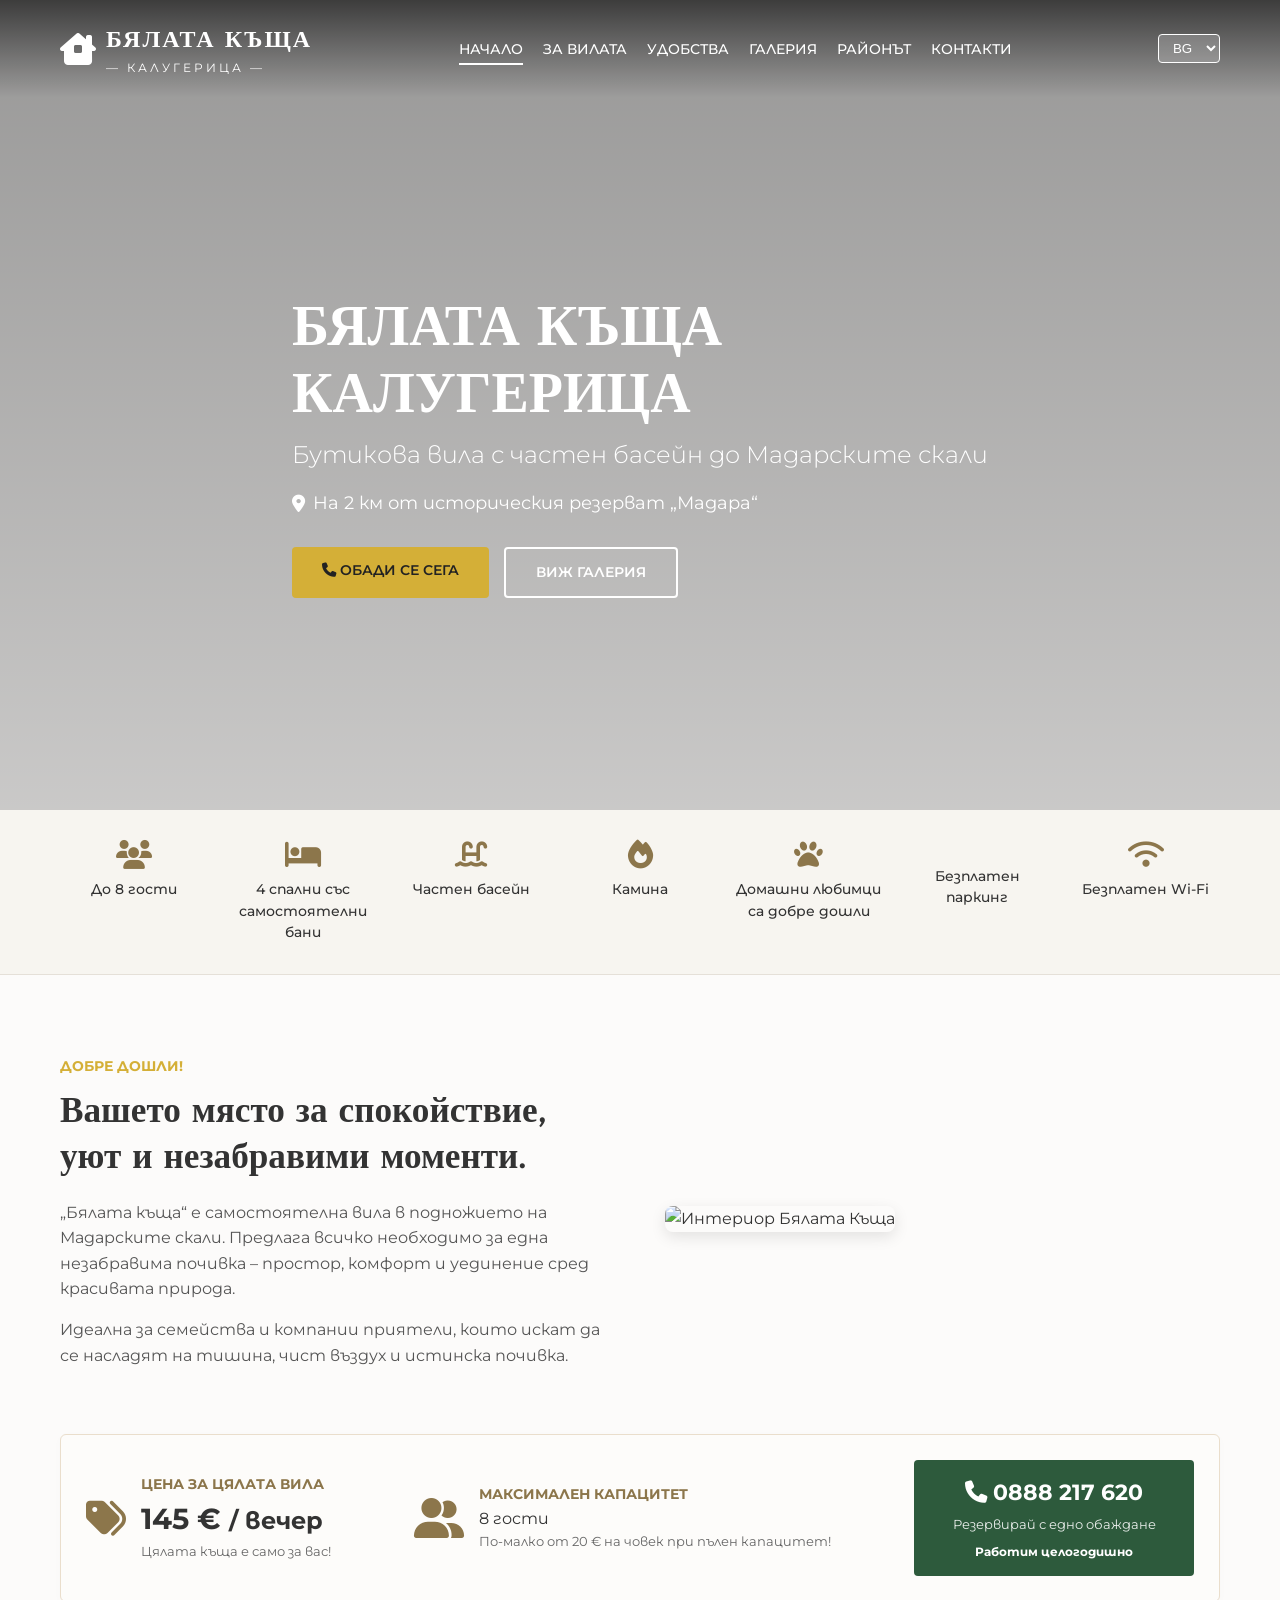
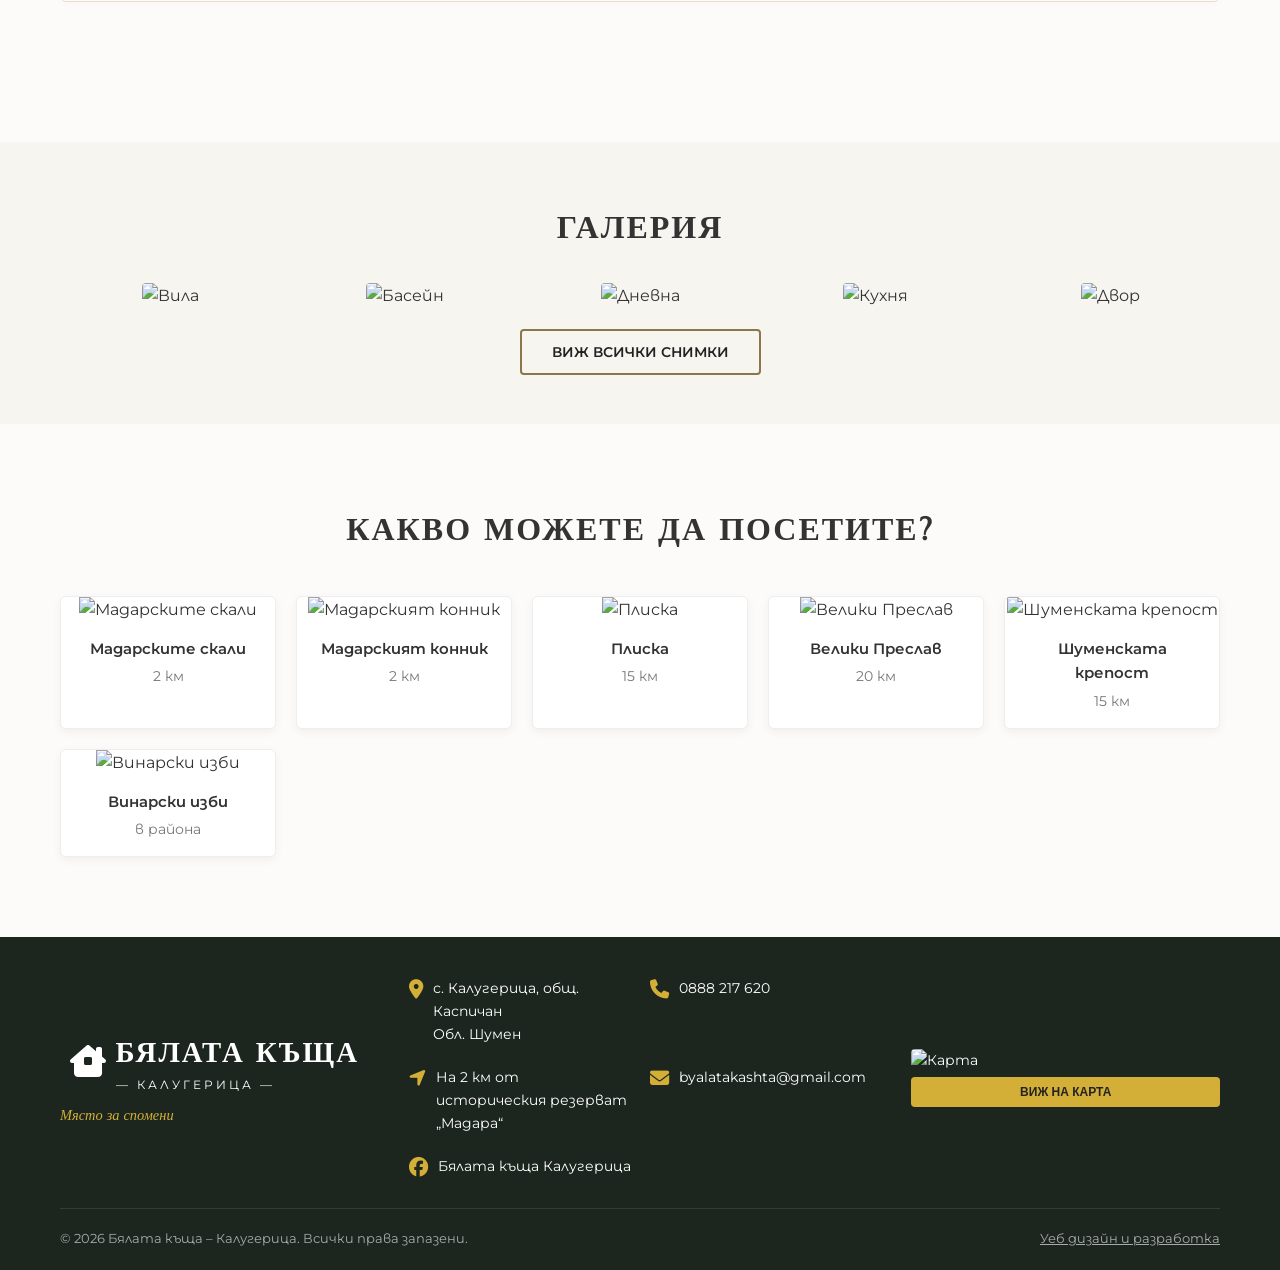
==== commit cd72b42a: "Add files via upload" ====
--- a/index.html
+++ b/index.html
@@ -1,2 +1,641 @@
-<!DOCTYPE html>
-<html lang="bg"><head><meta charset="UTF-8"><meta name="viewport" content="width=device-width, initial-scale=1.0"><title>Бялата къща - Калугерица</title><link rel="stylesheet" href="byalata_style.css"></head><body><header class="hero"><div class="hero-text"><h1>БЯЛАТА КЪЩА</h1><p>Вашето място за спокойствие, уют и незабравими моменти край Мадарските скали.</p><h2>145 € / вечер</h2><div class="buttons"><a class="btn primary" href="tel:0888217620">Обади се</a><a class="btn secondary" href="#gallery">Галерия</a></div></div></header><section class="icons"><div>8 гости</div><div>4 спални</div><div>Басейн</div><div>Камина</div><div>Барбекю</div><div>Паркинг</div><div>Wi‑Fi</div></section><section class="welcome"><div><h2>Добре дошли</h2><p>Отпуснете се край басейна и се насладете на спокойствието на природата.</p></div><div><img src="living-room.jpg" alt=""></div></section><section class="info-bar"><div>145 € / вечер</div><div>До 8 гости</div><div><a href="tel:0888217620">0888 217 620</a></div></section><section id="gallery" class="gallery-section"><h2>Галерия</h2><div class="gallery"><img src="house.jpg"><img src="pool.jpg"><img src="living-room.jpg"><img src="kitchen.jpg"><img src="garden.jpg"></div></section><section class="places"><h2>Какво можете да посетите?</h2><div class="places-grid"><div>Мадарският конник</div><div>Мадарските скали</div><div>Плиска</div><div>Велики Преслав</div><div>Шуменската крепост</div><div>Винарски изби</div></div></section><section class="contact"><h2>Резервации</h2><p>Телефон: 0888 217 620</p><a class="btn primary" href="tel:0888217620">Резервирай сега</a></section><footer><h3>БЯЛАТА КЪЩА</h3><p>Калугерица</p><p>Бутикова вила с частен басейн.</p></footer></body></html>
+<!DOCTYPE html>
+<html lang="bg">
+<head>
+    <meta charset="UTF-8">
+    <meta name="viewport" content="width=device-width, initial-scale=1.0">
+    <title>Бялата къща - Калугерица | Бутикова вила</title>
+    <!-- Font Awesome за иконите -->
+    <link rel="stylesheet" href="https://cdnjs.cloudflare.com/ajax/libs/font-awesome/6.4.0/css/all.min.css">
+    <!-- Google Fonts за изискани шрифтове -->
+    <link href="https://fonts.googleapis.com/css2?family=Marcellus&family=Montserrat:wght@300;400;650;700&display=swap" rel="stylesheet">
+    
+    <style>
+        /* Базови стилове */
+        * {
+            margin: 0;
+            padding: 0;
+            box-sizing: border-box;
+        }
+        body {
+            font-family: 'Montserrat', sans-serif;
+            color: #333;
+            background-color: #fcfbfa;
+            line-height: 1.6;
+        }
+        a {
+            text-decoration: none;
+            color: inherit;
+        }
+        .container {
+            max-width: 1200px;
+            margin: 0 auto;
+            padding: 0 20px;
+        }
+
+        /* Хедър и Навигация */
+        header {
+            position: absolute;
+            top: 0;
+            left: 0;
+            width: 100%;
+            z-index: 10;
+            padding: 20px 0;
+            background: linear-gradient(to bottom, rgba(0,0,0,0.6), rgba(0,0,0,0));
+        }
+        .nav-container {
+            display: flex;
+            justify-content: space-between;
+            align-items: center;
+        }
+        .logo {
+            color: #fff;
+            display: flex;
+            align-items: center;
+            gap: 10px;
+        }
+        .logo i { font-size: 2rem; }
+        .logo-text h1 {
+            font-family: 'Marcellus', serif;
+            font-size: 1.5rem;
+            letter-spacing: 2px;
+        }
+        .logo-text p {
+            font-size: 0.75rem;
+            letter-spacing: 3px;
+            text-transform: uppercase;
+        }
+        nav ul {
+            display: flex;
+            list-style: none;
+            gap: 20px;
+        }
+        nav ul li a {
+            color: #fff;
+            font-size: 0.9rem;
+            text-transform: uppercase;
+            font-weight: 500;
+            transition: color 0.3s;
+        }
+        nav ul li a:hover, nav ul li a.active {
+            border-bottom: 2px solid #fff;
+            padding-bottom: 5px;
+        }
+        .lang-select {
+            background: rgba(255,255,255,0.2);
+            color: #fff;
+            border: 1px solid #fff;
+            padding: 5px 10px;
+            border-radius: 4px;
+            cursor: pointer;
+        }
+
+        /* Hero Секция */
+        .hero {
+            background: linear-gradient(rgba(0,0,0,0.4), rgba(0,0,0,0.2)), url('https://via.placeholder.com/1920x1080') no-repeat center center/cover;
+            height: 90vh;
+            display: flex;
+            align-items: center;
+            color: #fff;
+            padding-top: 80px;
+        }
+        .hero-content h2 {
+            font-family: 'Marcellus', serif;
+            font-size: 3.5rem;
+            line-height: 1.2;
+            margin-bottom: 10px;
+        }
+        .hero-content p.subtitle {
+            font-size: 1.5rem;
+            margin-bottom: 15px;
+            font-weight: 300;
+        }
+        .hero-content p.location {
+            font-size: 1.1rem;
+            margin-bottom: 30px;
+            display: flex;
+            align-items: center;
+            gap: 8px;
+        }
+        .hero-buttons {
+            display: flex;
+            gap: 15px;
+        }
+        .btn {
+            padding: 12px 30px;
+            font-weight: 600;
+            text-transform: uppercase;
+            font-size: 0.9rem;
+            border-radius: 4px;
+            transition: all 0.3s;
+            cursor: pointer;
+        }
+        .btn-primary {
+            background-color: #d4af37;
+            color: #222;
+            border: none;
+        }
+        .btn-primary:hover { background-color: #c19a28; }
+        .btn-secondary {
+            background-color: transparent;
+            color: #fff;
+            border: 2px solid #fff;
+        }
+        .btn-secondary:hover { background-color: #fff; color: #222; }
+
+        /* Удобства (Бързи факти) */
+        .amenities-bar {
+            background-color: #f7f5f0;
+            border-bottom: 1px solid #e5e0d8;
+            padding: 30px 0;
+        }
+        .amenities-container {
+            display: flex;
+            justify-content: space-around;
+            flex-wrap: wrap;
+            text-align: center;
+            gap: 20px;
+        }
+        .amenity-item {
+            flex: 1;
+            min-width: 120px;
+        }
+        .amenity-item i {
+            font-size: 1.8rem;
+            color: #8c764b;
+            margin-bottom: 10px;
+        }
+        .amenity-item p {
+            font-size: 0.85rem;
+            font-weight: 500;
+        }
+
+        /* За Вилата (Описание) */
+        .about-section {
+            padding: 80px 0;
+        }
+        .about-grid {
+            display: grid;
+            grid-template-columns: 1fr 1fr;
+            gap: 50px;
+            align-items: center;
+        }
+        .about-text .tagline {
+            color: #d4af37;
+            font-weight: 700;
+            text-transform: uppercase;
+            font-size: 0.9rem;
+            margin-bottom: 10px;
+        }
+        .about-text h3 {
+            font-family: 'Marcellus', serif;
+            font-size: 2.2rem;
+            line-height: 1.3;
+            margin-bottom: 20px;
+        }
+        .about-text p {
+            margin-bottom: 15px;
+            color: #555;
+        }
+        .about-image img {
+            width: 100%;
+            border-radius: 8px;
+            box-shadow: 0 5px 15px rgba(0,0,0,0.1);
+        }
+
+        /* Цени и Капацитет лента */
+        .pricing-bar {
+            background-color: #fdfcfa;
+            border: 1px solid #eadecc;
+            border-radius: 6px;
+            padding: 25px;
+            margin-bottom: 60px;
+            display: flex;
+            justify-content: space-between;
+            align-items: center;
+            flex-wrap: wrap;
+            gap: 20px;
+            box-shadow: 0 2px 10px rgba(0,0,0,0.02);
+        }
+        .price-box, .capacity-box {
+            display: flex;
+            align-items: center;
+            gap: 15px;
+        }
+        .price-box i, .capacity-box i {
+            font-size: 2.5rem;
+            color: #8c764b;
+        }
+        .price-info h4, .capacity-info h4 {
+            font-size: 0.85rem;
+            color: #8c764b;
+            text-transform: uppercase;
+            font-weight: 700;
+        }
+        .price-info .amount {
+            font-size: 1.8rem;
+            font-weight: 700;
+        }
+        .cta-box {
+            background-color: #2d5a3c;
+            color: #fff;
+            padding: 15px 30px;
+            border-radius: 4px;
+            text-align: center;
+            min-width: 280px;
+        }
+        .cta-box .phone {
+            font-size: 1.4rem;
+            font-weight: 700;
+            display: block;
+        }
+        .cta-box .subtext {
+            font-size: 0.8rem;
+            opacity: 0.9;
+        }
+
+        /* Секция Галерия */
+        .gallery-section {
+            padding: 60px 0;
+            text-align: center;
+            background-color: #f7f5f0;
+        }
+        .section-title {
+            font-family: 'Marcellus', serif;
+            font-size: 2rem;
+            text-transform: uppercase;
+            margin-bottom: 30px;
+            position: relative;
+            letter-spacing: 2px;
+        }
+        .gallery-grid {
+            display: grid;
+            grid-template-columns: repeat(5, 1fr);
+            gap: 15px;
+            margin-bottom: 30px;
+        }
+        .gallery-item img {
+            width: 100%;
+            height: 160px;
+            object-fit: cover;
+            border-radius: 4px;
+            transition: transform 0.3s;
+        }
+        .gallery-item img:hover {
+            transform: scale(1.03);
+        }
+
+        /* Забележителности (Какво да посетите) */
+        .sightseeing-section {
+            padding: 80px 0;
+            text-align: center;
+        }
+        .sights-grid {
+            display: grid;
+            grid-template-columns: repeat(auto-fit, minmax(180px, 1fr));
+            gap: 20px;
+            margin-top: 40px;
+        }
+        .sight-card {
+            background: #fff;
+            border: 1px solid #eee;
+            border-radius: 6px;
+            overflow: hidden;
+            box-shadow: 0 3px 10px rgba(0,0,0,0.05);
+        }
+        .sight-card img {
+            width: 100%;
+            height: 120px;
+            object-fit: cover;
+        }
+        .sight-info {
+            padding: 15px;
+        }
+        .sight-info h4 {
+            font-size: 0.95rem;
+            font-weight: 600;
+            margin-bottom: 5px;
+        }
+        .sight-info p {
+            font-size: 0.85rem;
+            color: #777;
+        }
+
+        /* Футър */
+        footer {
+            background-color: #1c261f;
+            color: #fff;
+            padding: 40px 0 20px 0;
+            font-size: 0.9rem;
+        }
+        .footer-grid {
+            display: grid;
+            grid-template-columns: 1fr 1.5fr 1fr;
+            gap: 40px;
+            align-items: center;
+            border-bottom: 1px solid rgba(255,255,255,0.1);
+            padding-bottom: 30px;
+        }
+        .footer-logo .logo-text h1 { font-size: 1.8rem; }
+        .footer-logo .motto {
+            font-family: 'Marcellus', serif;
+            font-style: italic;
+            color: #d4af37;
+            margin-top: 10px;
+        }
+        .footer-contacts {
+            display: grid;
+            grid-template-columns: 1fr 1fr;
+            gap: 20px;
+        }
+        .contact-item {
+            display: flex;
+            align-items: flex-start;
+            gap: 10px;
+        }
+        .contact-item i {
+            color: #d4af37;
+            font-size: 1.2rem;
+            margin-top: 3px;
+        }
+        .footer-map img {
+            width: 100%;
+            border-radius: 4px;
+        }
+        .footer-bottom {
+            display: flex;
+            justify-content: space-between;
+            padding-top: 20px;
+            font-size: 0.8rem;
+            color: #aaa;
+        }
+
+        /* Адаптивност за мобилни устройства */
+        @media (max-width: 960px) {
+            .about-grid { grid-template-columns: 1fr; }
+            .gallery-grid { grid-template-columns: repeat(3, 1fr); }
+            .footer-grid { grid-template-columns: 1fr; text-align: center; }
+            .footer-contacts { grid-template-columns: 1fr; text-align: left; max-width: 300px; margin: 0 auto; }
+            nav { display: none; } /* За истински сайт тук се прави мобилно меню */
+        }
+        @media (max-width: 600px) {
+            .hero-content h2 { font-size: 2.2rem; }
+            .pricing-bar { flex-direction: column; text-align: center; }
+            .gallery-grid { grid-template-columns: repeat(2, 1fr); }
+        }
+    </style>
+</head>
+<body>
+
+    <!-- ХЕДЪР -->
+    <header>
+        <div class="container nav-container">
+            <div class="logo">
+                <i class="fa-solid fa-house-chimney-window"></i>
+                <div class="logo-text">
+                    <h1>БЯЛАТА КЪЩА</h1>
+                    <p>— Калугерица —</p>
+                </div>
+            </div>
+            <nav>
+                <ul>
+                    <li><a href="#" class="active">Начало</a></li>
+                    <li><a href="#">За вилата</a></li>
+                    <li><a href="#">Удобства</a></li>
+                    <li><a href="#">Галерия</a></li>
+                    <li><a href="#">Районът</a></li>
+                    <li><a href="#">Контакти</a></li>
+                </ul>
+            </nav>
+            <select class="lang-select">
+                <option>BG</option>
+                <option>EN</option>
+            </select>
+        </div>
+    </header>
+
+    <!-- HERO СЕКЦИЯ -->
+    <section class="hero">
+        <div class="container hero-content">
+            <h2>БЯЛАТА КЪЩА<br>КАЛУГЕРИЦА</h2>
+            <p class="subtitle">Бутикова вила с частен басейн до Мадарските скали</p>
+            <p class="location"><i class="fa-solid fa-location-dot"></i> На 2 км от историческия резерват „Мадара“</p>
+            <div class="hero-buttons">
+                <a href="tel:0888217620" class="btn btn-primary"><i class="fa-solid fa-phone"></i> Обади се сега</a>
+                <a href="#" class="btn btn-secondary">Виж галерия</a>
+            </div>
+        </div>
+    </section>
+
+    <!-- ЛЕНТА С УДОБСТВА -->
+    <section class="amenities-bar">
+        <div class="container amenities-container">
+            <div class="amenity-item">
+                <i class="fa-solid fa-users"></i>
+                <p>До 8 гости</p>
+            </div>
+            <div class="amenity-item">
+                <i class="fa-solid fa-bed"></i>
+                <p>4 спални със самостоятелни бани</p>
+            </div>
+            <div class="amenity-item">
+                <i class="fa-solid fa-water-ladder"></i>
+                <p>Частен басейн</p>
+            </div>
+            <div class="amenity-item">
+                <i class="fa-solid fa-fire"></i>
+                <p>Камина</p>
+            </div>
+            <div class="amenity-item">
+                <i class="fa-solid fa-paw"></i>
+                <p>Домашни любимци са добре дошли</p>
+            </div>
+            <div class="amenity-item">
+                <i class="fa-solid fa-square-p"></i>
+                <p>Безплатен паркинг</p>
+            </div>
+            <div class="amenity-item">
+                <i class="fa-solid fa-wifi"></i>
+                <p>Безплатен Wi-Fi</p>
+            </div>
+        </div>
+    </section>
+
+    <!-- ЗА ВИЛАТА & ЦЕНИ -->
+    <section class="about-section">
+        <div class="container">
+            
+            <div class="about-grid">
+                <div class="about-text">
+                    <p class="tagline">Добре дошли!</p>
+                    <h3>Вашето място за спокойствие, уют и незабравими моменти.</h3>
+                    <p>„Бялата къща“ е самостоятелна вила в подножието на Мадарските скали. Предлага всичко необходимо за една незабравима почивка – простор, комфорт и уединение сред красивата природа.</p>
+                    <p>Идеална за семейства и компании приятели, които искат да се насладят на тишина, чист въздух и истинска почивка.</p>
+                </div>
+                <div class="about-image">
+                    <!-- Замени URL адреса с истинска снимка на интериора -->
+                    <img src="https://via.placeholder.com/600x400" alt="Интериор Бялата Къща">
+                </div>
+            </div>
+
+            <br><br>
+
+            <!-- Блок Цени и Капацитет -->
+            <div class="pricing-bar">
+                <div class="price-box">
+                    <i class="fa-solid fa-tags"></i>
+                    <div class="price-info">
+                        <h4>Цена за цялата вила</h4>
+                        <span class="amount">145 € <small>/ вечер</small></span>
+                        <p style="font-size:0.8rem; color:#666;">Цялата къща е само за вас!</p>
+                    </div>
+                </div>
+                
+                <div class="capacity-box">
+                    <i class="fa-solid fa-user-group"></i>
+                    <div class="capacity-info">
+                        <h4>Максимален капацитет</h4>
+                        <span class="amount">8 гости</span>
+                        <p style="font-size:0.8rem; color:#666;">По-малко от 20 € на човек при пълен капацитет!</p>
+                    </div>
+                </div>
+
+                <div class="cta-box">
+                    <span class="phone"><i class="fa-solid fa-phone"></i> 0888 217 620</span>
+                    <span class="subtext">Резервирай с едно обаждане</span>
+                    <p style="font-size: 0.75rem; margin-top: 5px; font-weight: bold;">Работим целогодишно</p>
+                </div>
+            </div>
+
+        </div>
+    </section>
+
+    <!-- ГАЛЕРИЯ -->
+    <section class="gallery-section">
+        <div class="container">
+            <h3 class="section-title">Галерия</h3>
+            <div class="gallery-grid">
+                <div class="gallery-item"><img src="https://via.placeholder.com/300x200" alt="Вила"></div>
+                <div class="gallery-item"><img src="https://via.placeholder.com/300x200" alt="Басейн"></div>
+                <div class="gallery-item"><img src="https://via.placeholder.com/300x200" alt="Дневна"></div>
+                <div class="gallery-item"><img src="https://via.placeholder.com/300x200" alt="Кухня"></div>
+                <div class="gallery-item"><img src="https://via.placeholder.com/300x200" alt="Двор"></div>
+            </div>
+            <a href="#" class="btn btn-secondary" style="color: #222; border-color: #8c764b;">Виж всички снимки</a>
+        </div>
+    </section>
+
+    <!-- ЗАБЕЛЕЖИТЕЛНОСТИ -->
+    <section class="sightseeing-section">
+        <div class="container">
+            <h3 class="section-title">Какво можете да посетите?</h3>
+            <div class="sights-grid">
+                <div class="sight-card">
+                    <img src="https://via.placeholder.com/200x120" alt="Мадарските скали">
+                    <div class="sight-info">
+                        <h4>Мадарските скали</h4>
+                        <p>2 км</p>
+                    </div>
+                </div>
+                <div class="sight-card">
+                    <img src="https://via.placeholder.com/200x120" alt="Мадарският конник">
+                    <div class="sight-info">
+                        <h4>Мадарският конник</h4>
+                        <p>2 км</p>
+                    </div>
+                </div>
+                <div class="sight-card">
+                    <img src="https://via.placeholder.com/200x120" alt="Плиска">
+                    <div class="sight-info">
+                        <h4>Плиска</h4>
+                        <p>15 км</p>
+                    </div>
+                </div>
+                <div class="sight-card">
+                    <img src="https://via.placeholder.com/200x120" alt="Велики Преслав">
+                    <div class="sight-info">
+                        <h4>Велики Преслав</h4>
+                        <p>20 км</p>
+                    </div>
+                </div>
+                <div class="sight-card">
+                    <img src="https://via.placeholder.com/200x120" alt="Шуменската крепост">
+                    <div class="sight-info">
+                        <h4>Шуменската крепост</h4>
+                        <p>15 км</p>
+                    </div>
+                </div>
+                <div class="sight-card">
+                    <img src="https://via.placeholder.com/200x120" alt="Винарски изби">
+                    <div class="sight-info">
+                        <h4>Винарски изби</h4>
+                        <p>в района</p>
+                    </div>
+                </div>
+            </div>
+        </div>
+    </section>
+
+    <!-- ФУТЪР -->
+    <footer>
+        <div class="container">
+            <div class="footer-grid">
+                <div class="footer-logo">
+                    <div class="logo" style="justify-content: center;">
+                        <i class="fa-solid fa-house-chimney-window"></i>
+                        <div class="logo-text" style="text-align: left;">
+                            <h1>БЯЛАТА КЪЩА</h1>
+                            <p>— Калугерица —</p>
+                        </div>
+                    </div>
+                    <p class="motto">Място за спомени</p>
+                </div>
+                
+                <div class="footer-contacts">
+                    <div class="contact-item">
+                        <i class="fa-solid fa-location-dot"></i>
+                        <div>
+                            <p>с. Калугерица, общ. Каспичан<br>Обл. Шумен</p>
+                        </div>
+                    </div>
+                    <div class="contact-item">
+                        <i class="fa-solid fa-phone"></i>
+                        <div>
+                            <p>0888 217 620</p>
+                        </div>
+                    </div>
+                    <div class="contact-item">
+                        <i class="fa-solid fa-location-arrow"></i>
+                        <div>
+                            <p>На 2 км от историческия резерват „Мадара“</p>
+                        </div>
+                    </div>
+                    <div class="contact-item">
+                        <i class="fa-solid fa-envelope"></i>
+                        <div>
+                            <p>byalatakashta@gmail.com</p>
+                        </div>
+                    </div>
+                    <div class="contact-item" style="grid-column: span 2;">
+                        <i class="fa-brands fa-facebook"></i>
+                        <div>
+                            <p>Бялата къща Калугерица</p>
+                        </div>
+                    </div>
+                </div>
+
+                <div class="footer-map">
+                    <!-- Примерно статично изображение на карта -->
+                    <img src="https://via.placeholder.com/250x120" alt="Карта">
+                    <button class="btn btn-primary" style="font-size: 0.75rem; width: 100%; padding: 8px; margin-top: 5px;">Виж на карта</button>
+                </div>
+            </div>
+
+            <div class="footer-bottom">
+                <p>&copy; 2026 Бялата къща – Калугерица. Всички права запазени.</p>
+                <p><a href="#" style="text-decoration: underline;">Уеб дизайн и разработка</a></p>
+            </div>
+        </div>
+    </footer>
+
+</body>
+</html>
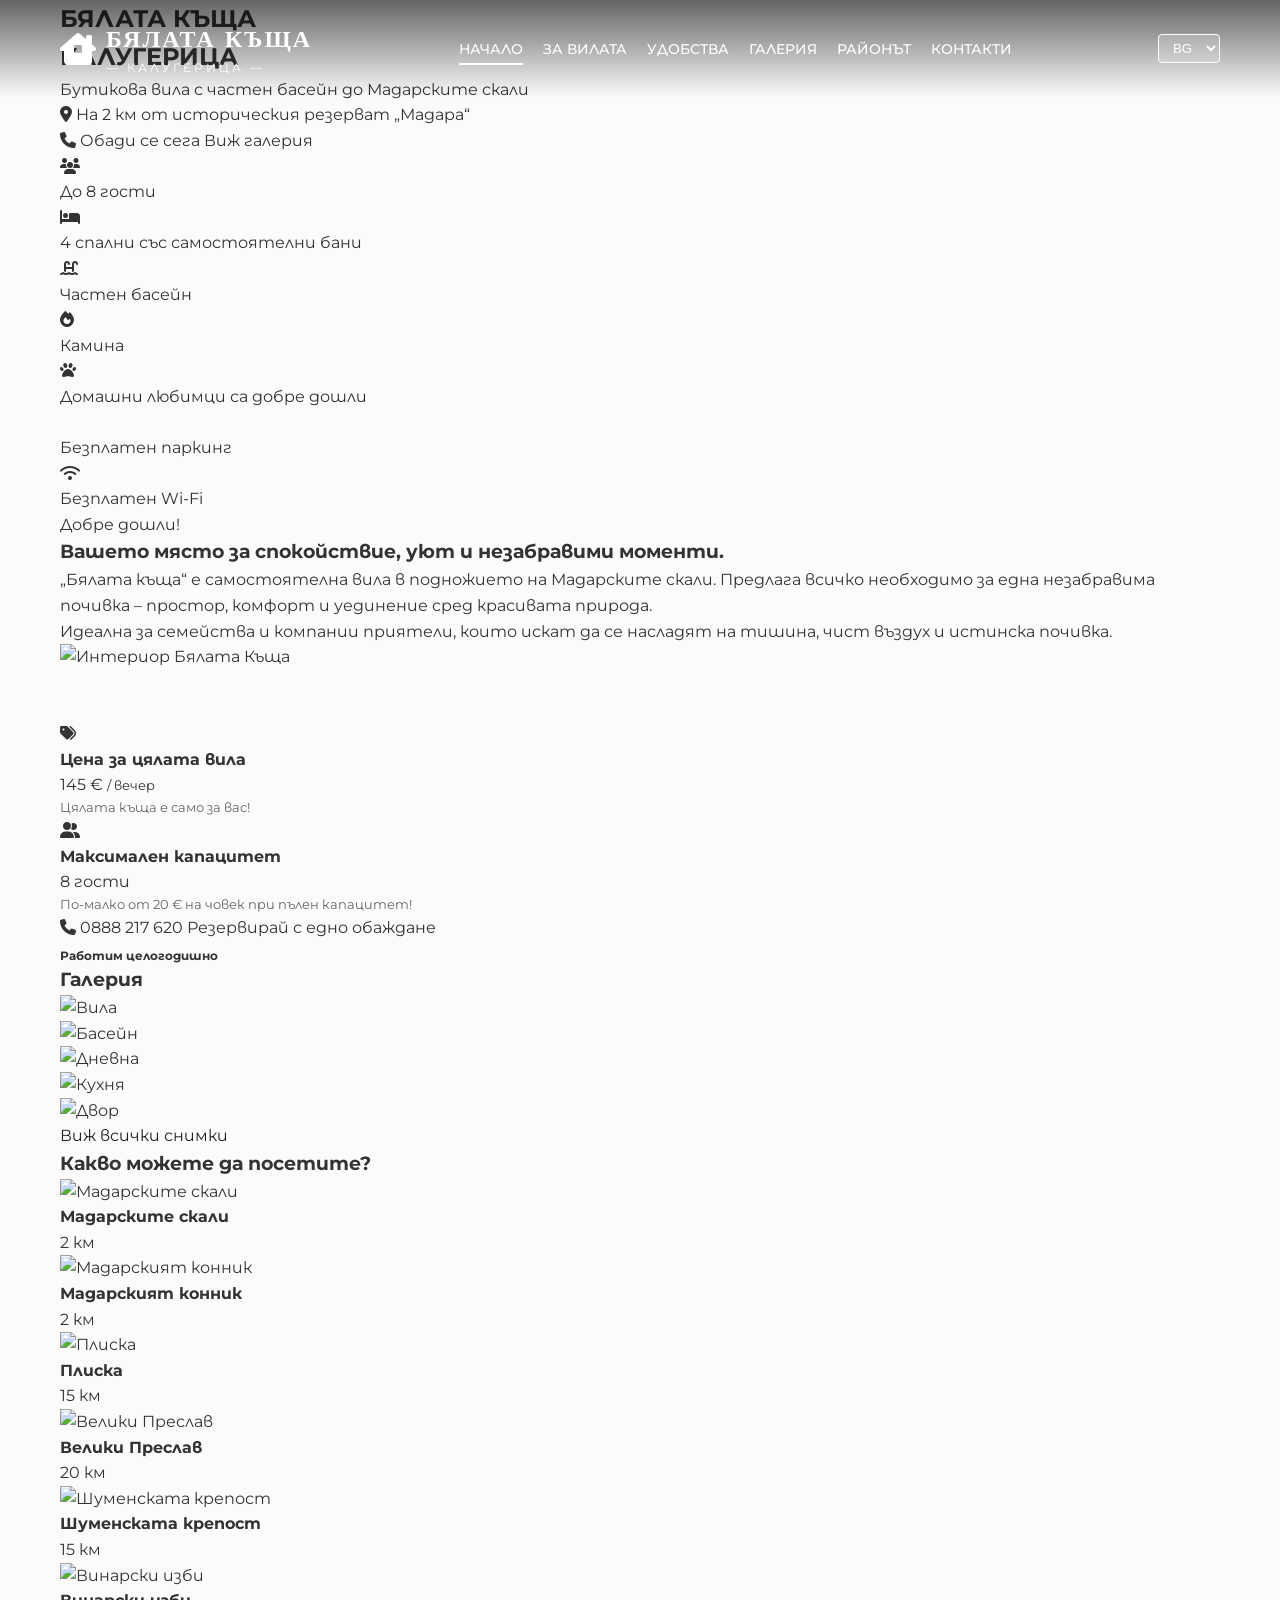
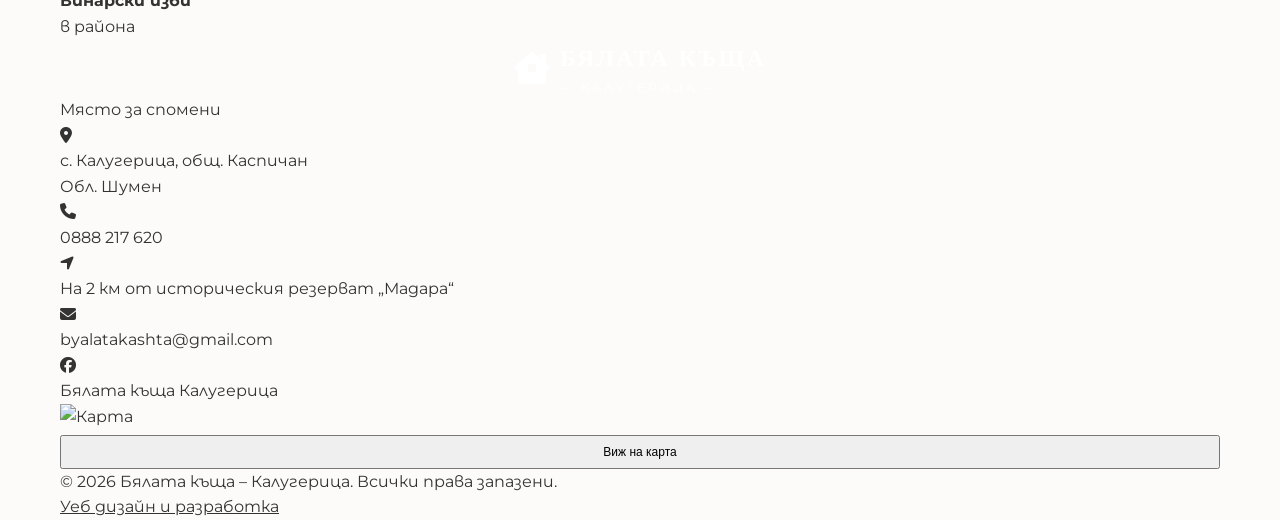
==== commit 6619581e: "Update index.html" ====
--- a/index.html
+++ b/index.html
@@ -91,7 +91,8 @@
 
         /* Hero Секция */
         .hero {
-            background: linear-gradient(rgba(0,0,0,0.4), rgba(0,0,0,0.2)), url('https://via.placeholder.com/1920x1080') no-repeat center center/cover;
+            background: linear-gradient(rgba(0,0,0,0.4), rgba(0,0,0,0.2)), url('byalata-kashta/images
+/hero.jpg') no-repeat center center/cover;
             height: 90vh;
             display: flex;
             align-items: center;
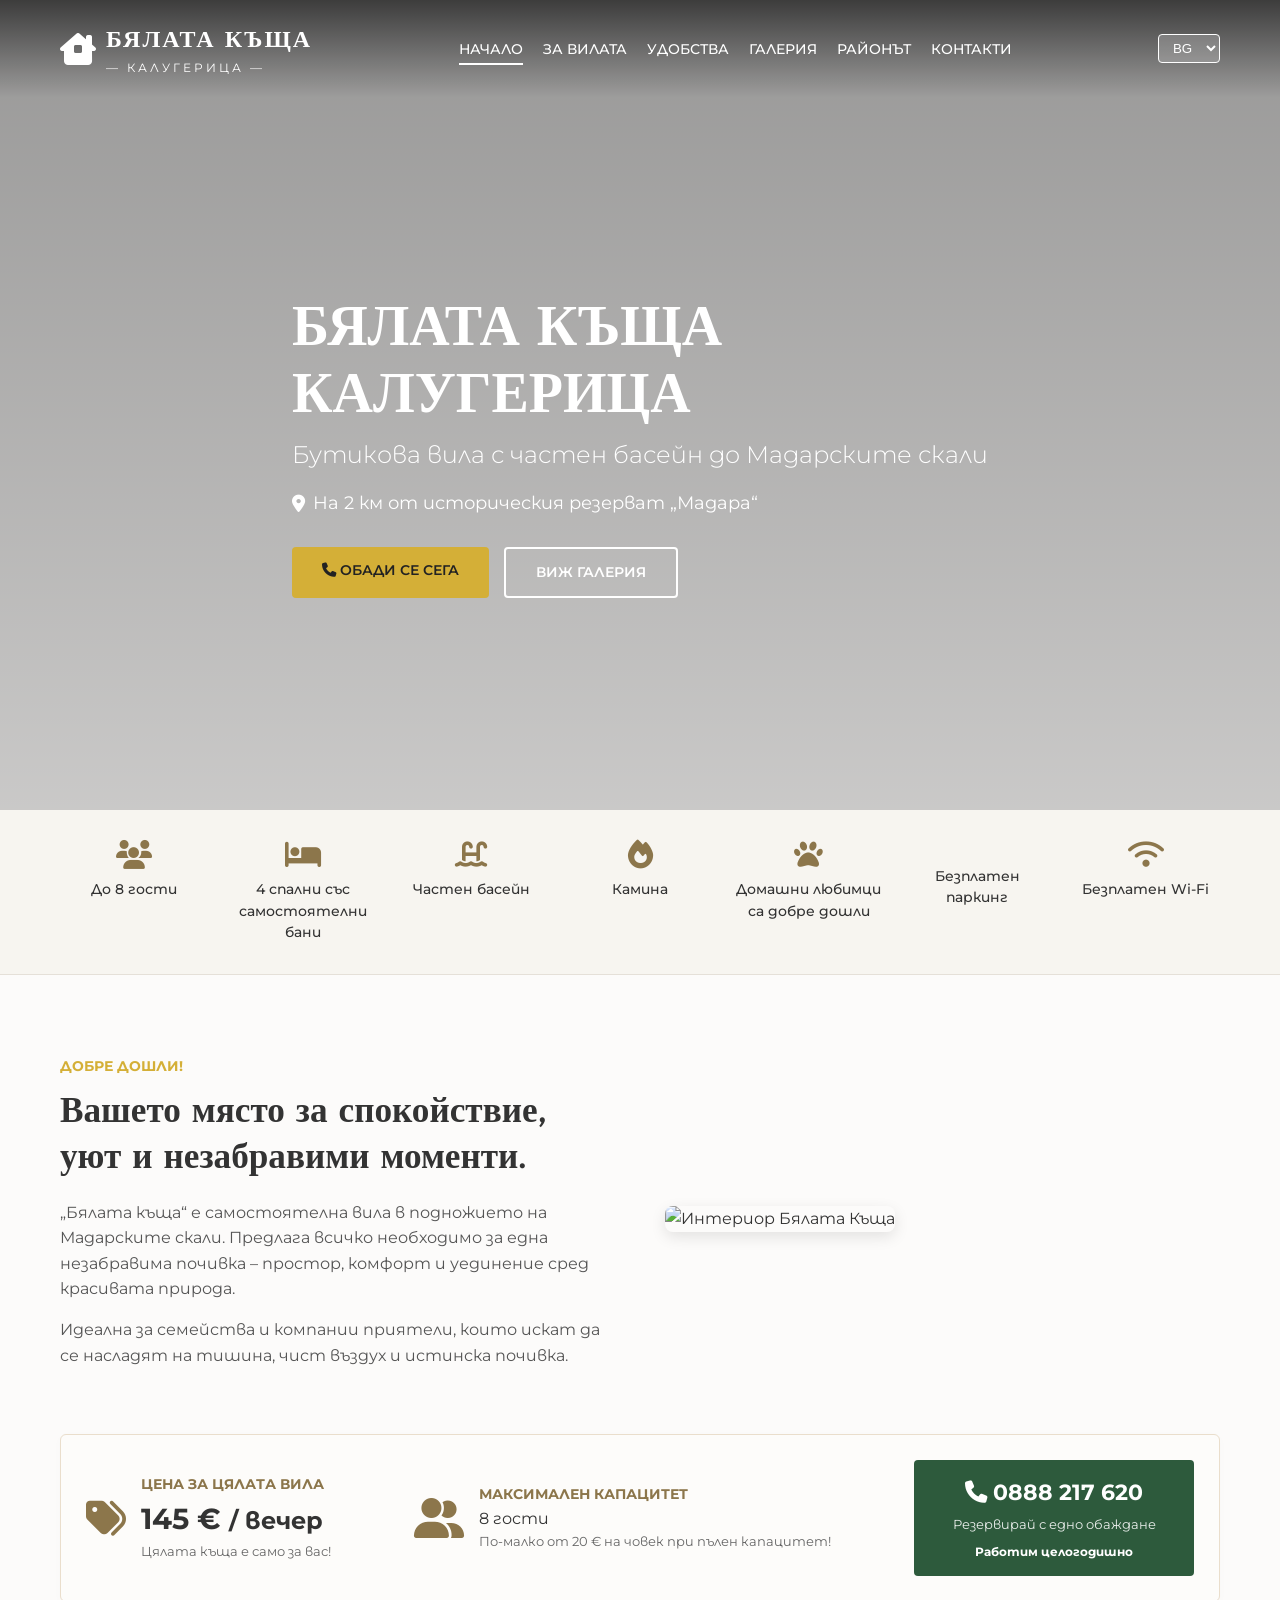
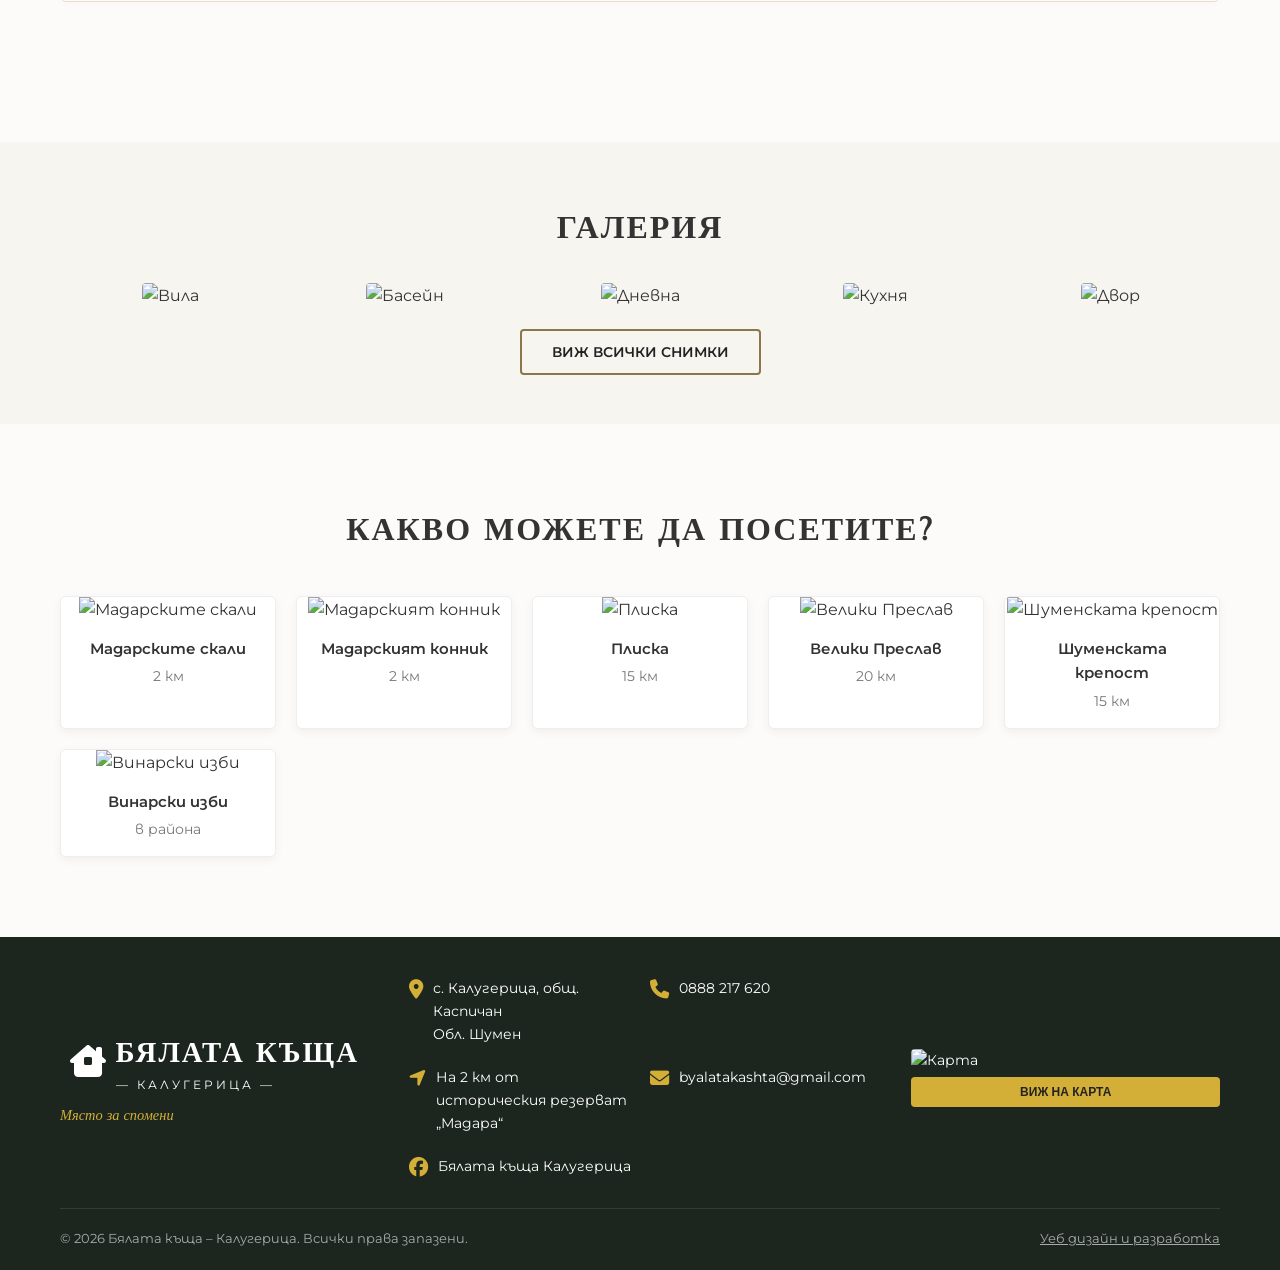
==== commit e9ba5a68: "Update index.html" ====
--- a/index.html
+++ b/index.html
@@ -91,8 +91,7 @@
 
         /* Hero Секция */
         .hero {
-            background: linear-gradient(rgba(0,0,0,0.4), rgba(0,0,0,0.2)), url('byalata-kashta/images
-/hero.jpg') no-repeat center center/cover;
+            background: linear-gradient(rgba(0,0,0,0.4), rgba(0,0,0,0.2)), url('byalata-kashta/images/hero.jpg') no-repeat center center/cover;
             height: 90vh;
             display: flex;
             align-items: center;
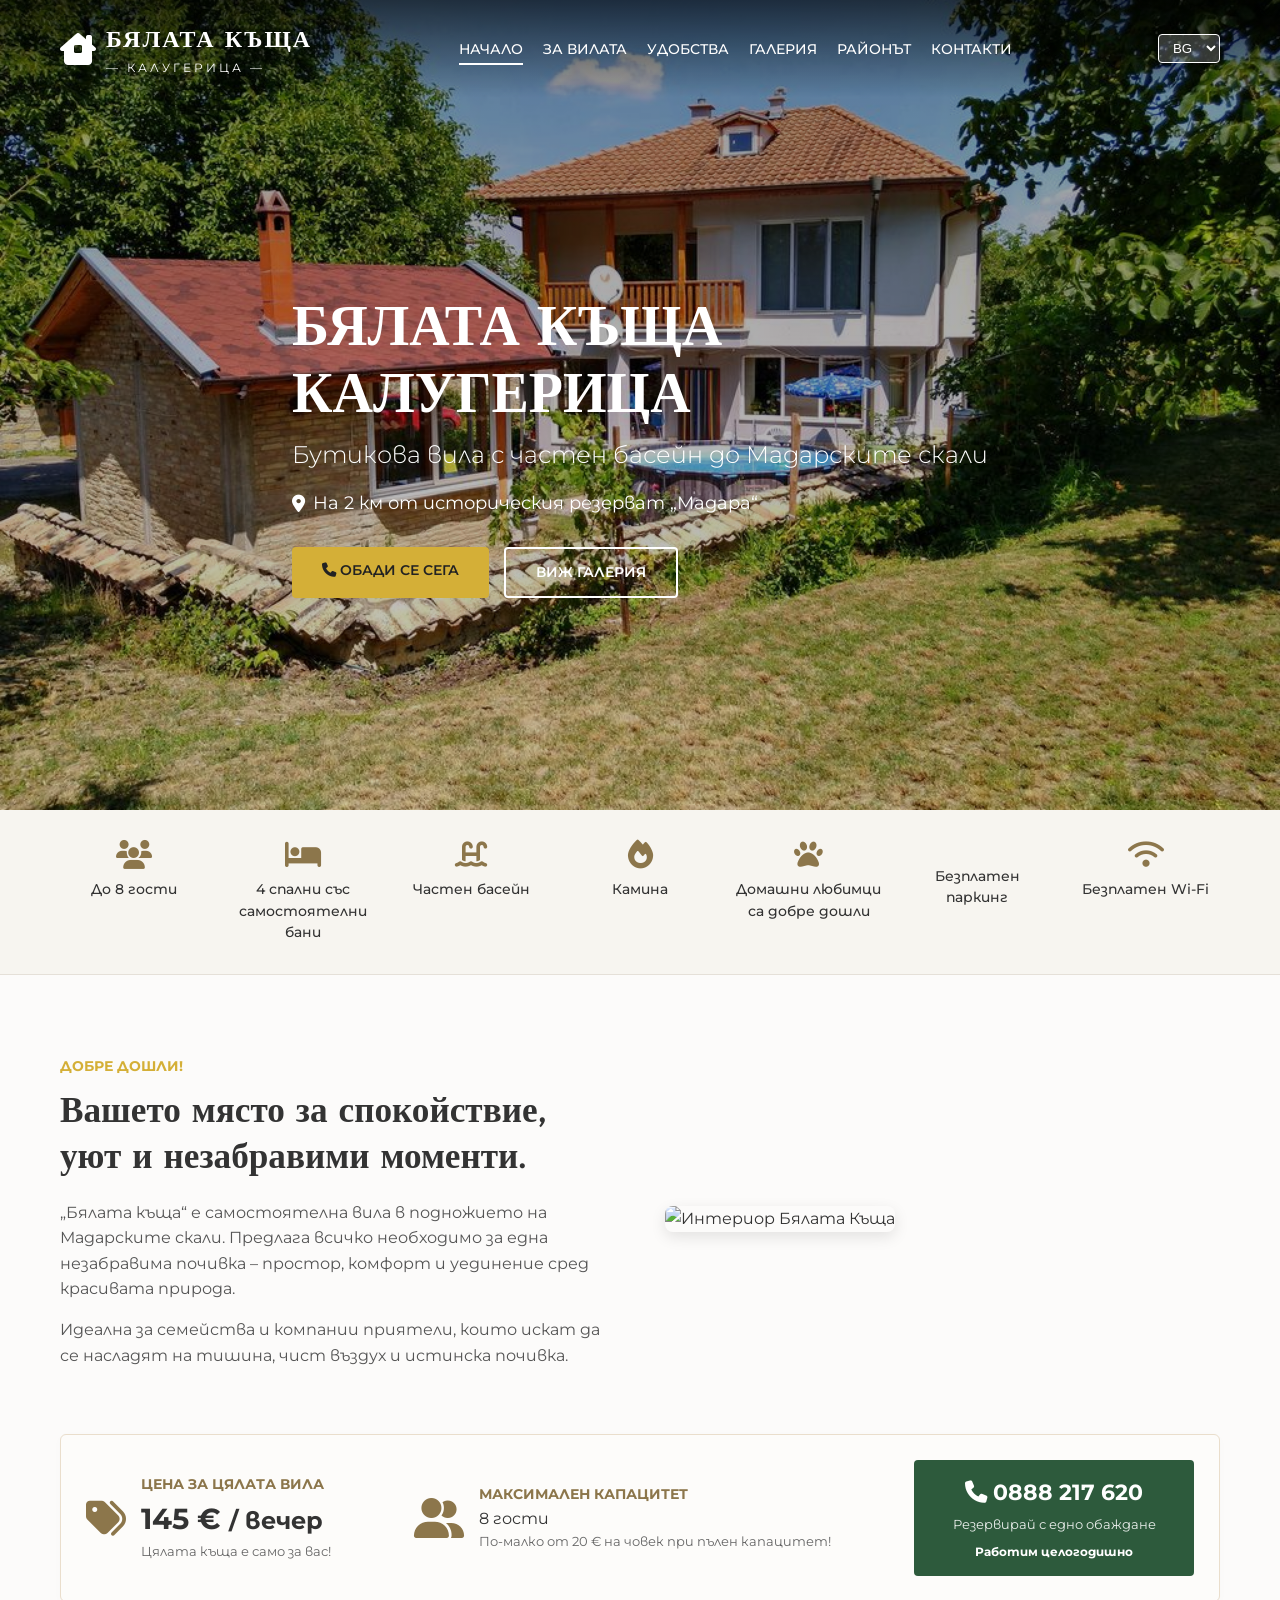
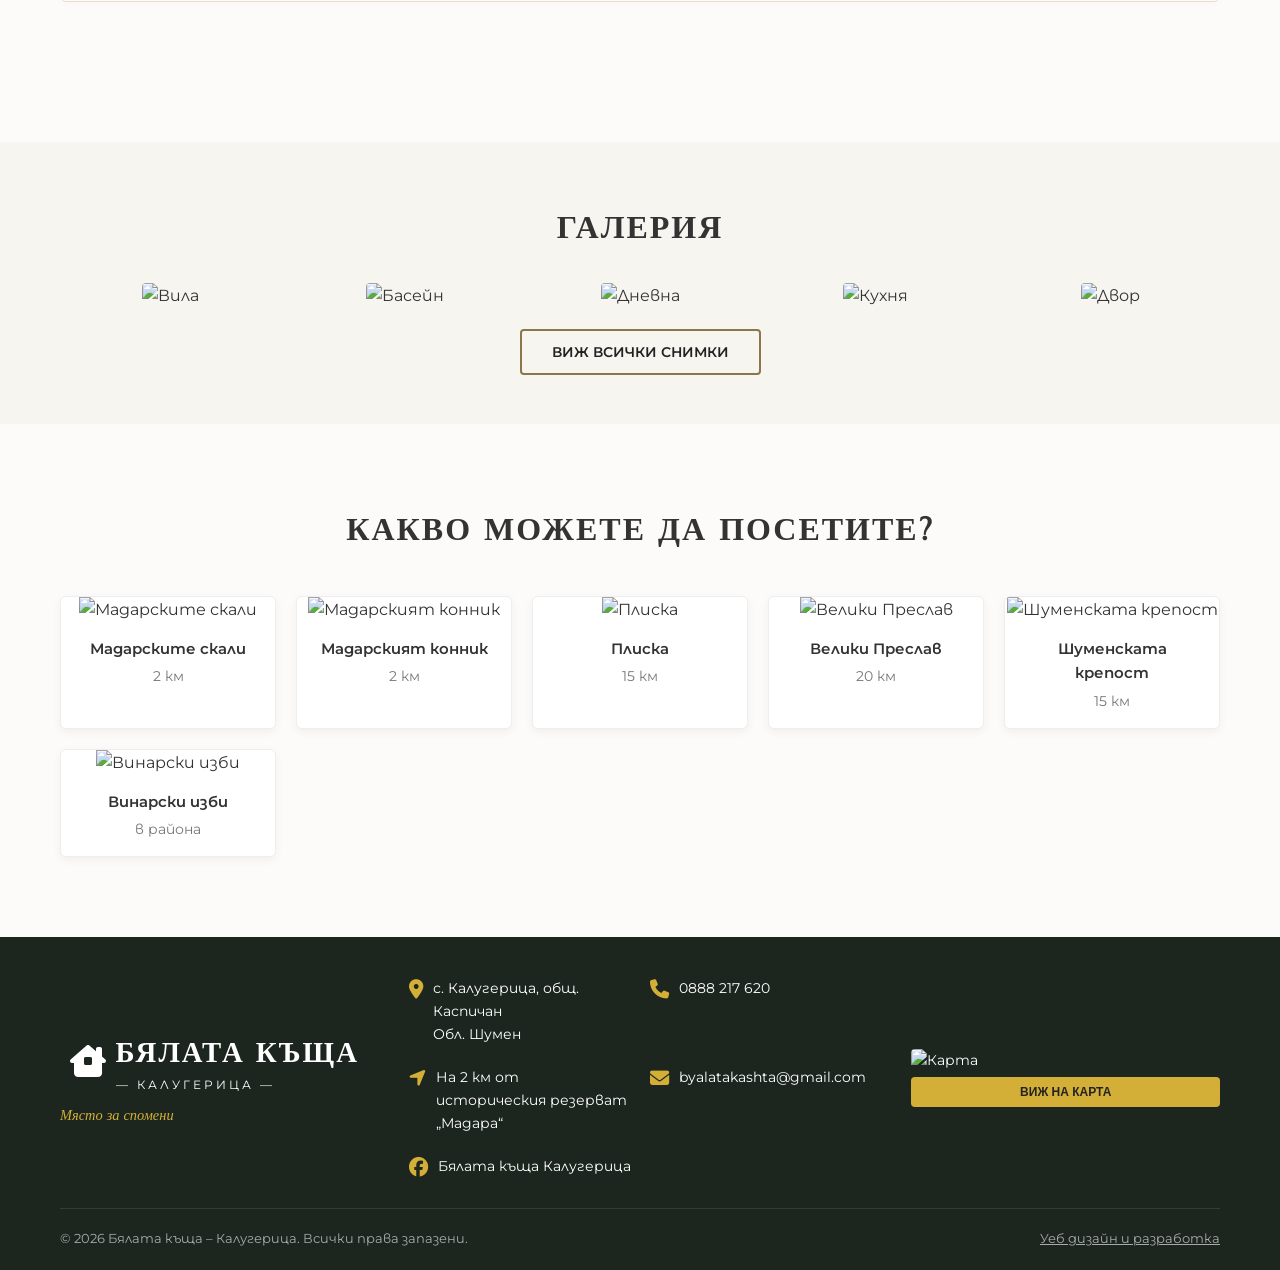
==== commit 041fce7e: "Update index.html" ====
--- a/index.html
+++ b/index.html
@@ -91,7 +91,7 @@
 
         /* Hero Секция */
         .hero {
-            background: linear-gradient(rgba(0,0,0,0.4), rgba(0,0,0,0.2)), url('byalata-kashta/images/hero.jpg') no-repeat center center/cover;
+            background: linear-gradient(rgba(0,0,0,0.4), rgba(0,0,0,0.2)), url('images/hero.jpg') no-repeat center center/cover;
             height: 90vh;
             display: flex;
             align-items: center;
